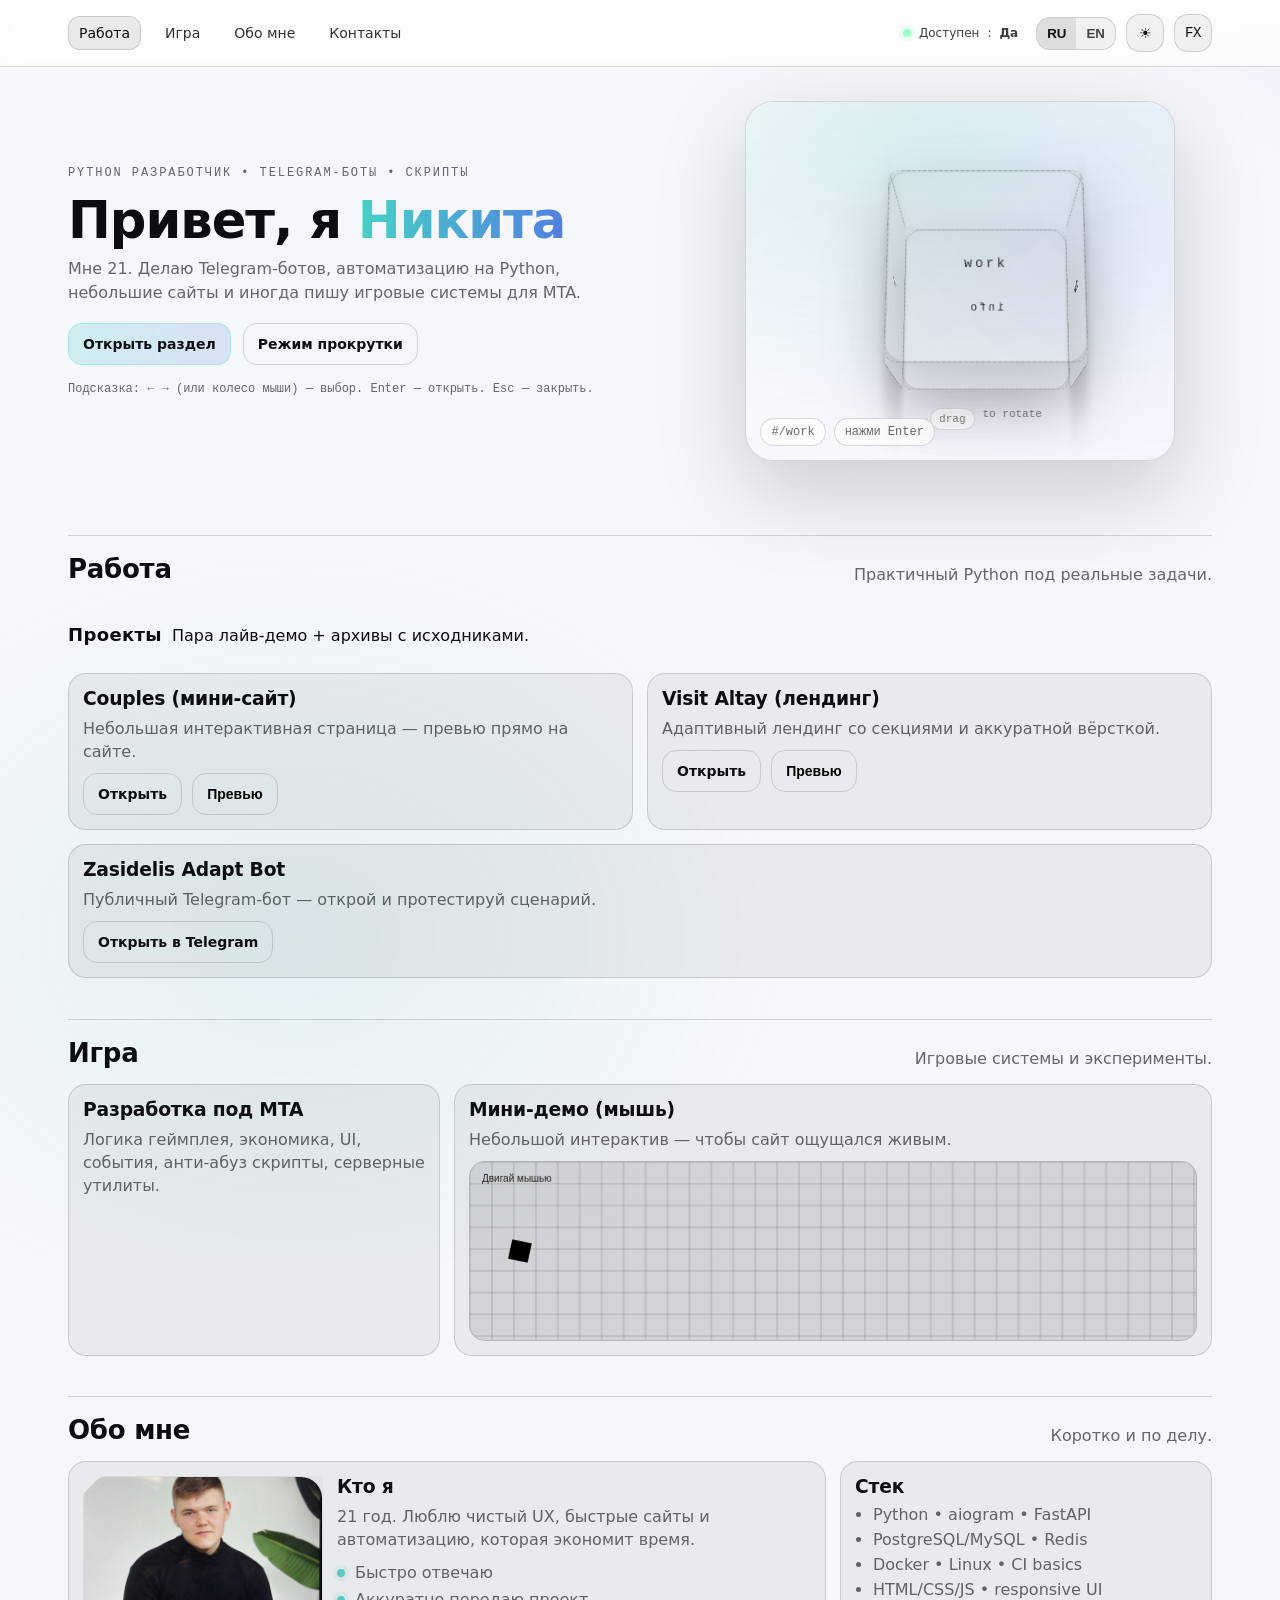
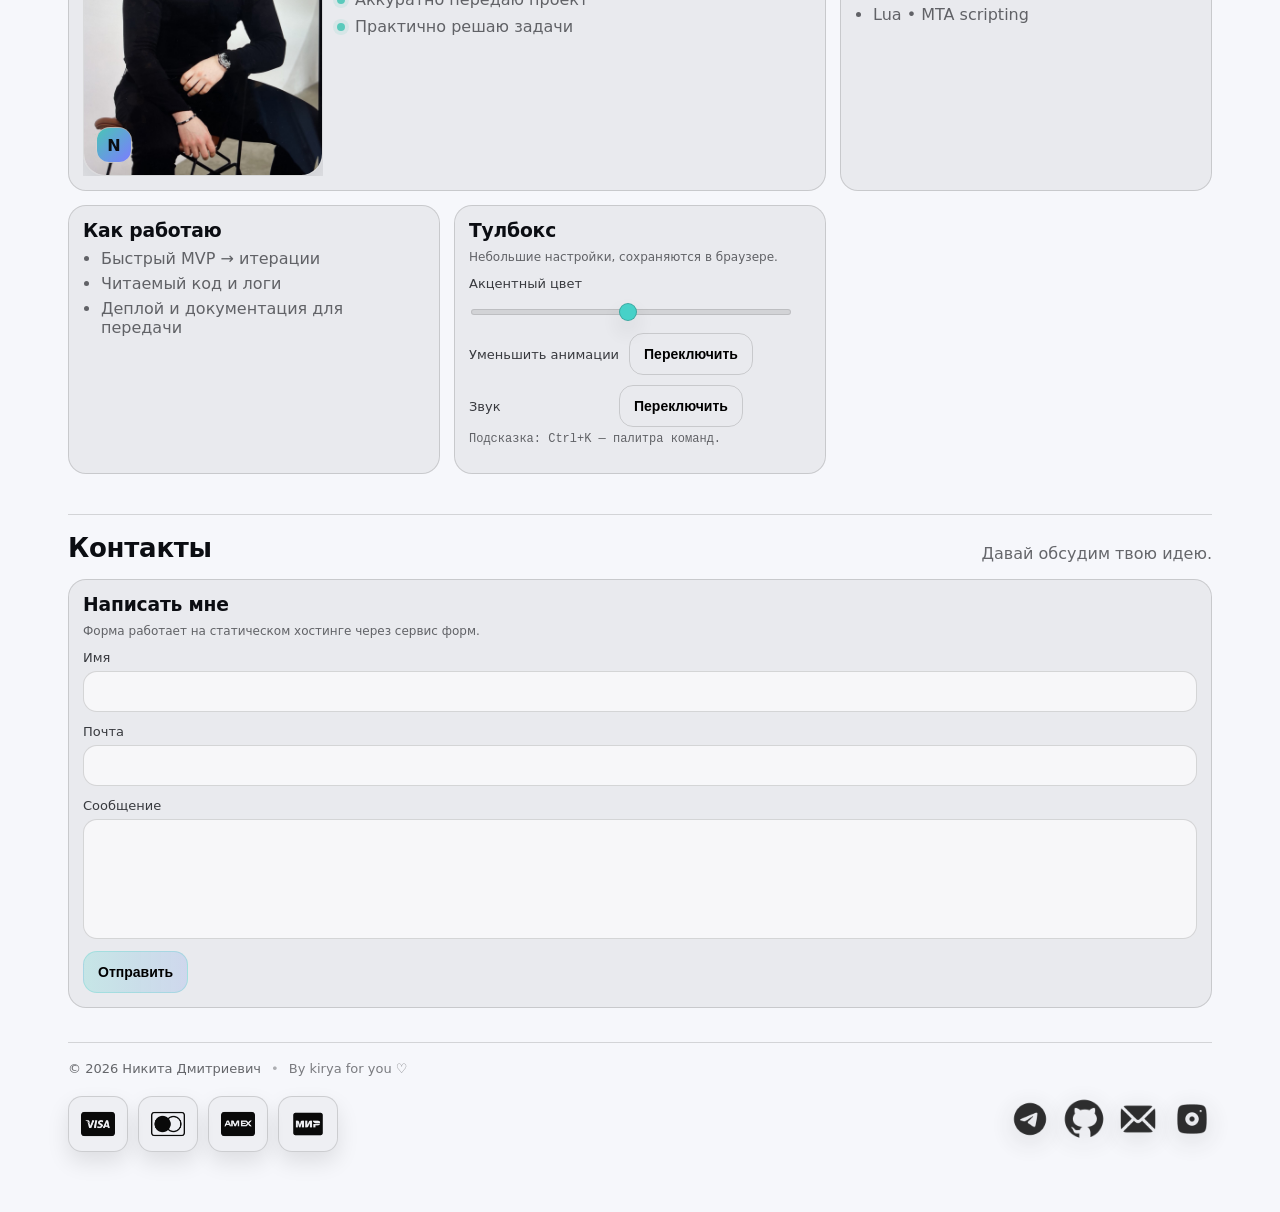
==== index.html @ d204eae0 "Add files via upload" ====
<!doctype html>
<html lang="ru">
<head>
  <meta charset="utf-8" />
  <meta name="viewport" content="width=device-width, initial-scale=1" />
  <meta name="color-scheme" content="dark light" />
  <meta name="description" content="Никита — Python-разработчик (Telegram-боты, скрипты), MTA game dev и сайты." />
  <link rel="icon" href="assets/favicon.png" type="image/svg+xml">
  <link rel="stylesheet" href="css/style.css" />
</head>
<body data-theme="dark" data-lang="ru">
  <a class="skip" href="#main" data-i18n="a11y.skip">Skip to content</a>

  <header class="topbar">
    <div class="topbar__inner">
      <!-- brand removed by request -->

      <nav class="nav" aria-label="Primary">
        <a class="nav__link" href="#/work" data-route="work" data-i18n="nav.work">Work</a>
        <a class="nav__link" href="#/play" data-route="play" data-i18n="nav.play">Play</a>
        <a class="nav__link" href="#/info" data-route="info" data-i18n="nav.info">Info</a>
        <a class="nav__link" href="#/connect" data-route="connect" data-i18n="nav.connect">Connect</a>
        <span class="nav__status" title="Availability" aria-label="Availability">
          <span class="dot"></span>
          <span data-i18n="nav.available">Available</span>: <strong data-i18n="nav.yep">Yep</strong>
        </span>
      </nav>

      <div class="controls" aria-label="Controls">
        <button class="iconbtn iconbtn--burger" id="menuBtn" aria-label="Menu" aria-expanded="false" title="Menu">
          <span class="iconbtn__icon">☰</span>
        </button>
        <div class="seg" role="group" aria-label="Language">
          <button class="seg__btn" data-set-lang="ru" aria-pressed="false">RU</button>
          <button class="seg__btn" data-set-lang="en" aria-pressed="false">EN</button>
        </div>
        <button class="iconbtn" id="themeBtn" aria-label="Toggle theme" title="Theme">
          <span class="iconbtn__icon">☾</span>
        </button>
        <button class="iconbtn" id="fxBtn" aria-label="Toggle effects" title="Effects">
          <span class="iconbtn__icon">FX</span>
        </button>
      </div>
    </div>

    <!-- Mobile drawer menu (shown on small screens) -->
    <div class="mnav" id="mobileMenu" aria-hidden="true">
      <a class="mnav__link" href="#/work" data-route="work" data-i18n="nav.work">Work</a>
      <a class="mnav__link" href="#/play" data-route="play" data-i18n="nav.play">Play</a>
      <a class="mnav__link" href="#/info" data-route="info" data-i18n="nav.info">Info</a>
      <a class="mnav__link" href="#/connect" data-route="connect" data-i18n="nav.connect">Connect</a>
      <div class="mnav__status">
        <span class="dot"></span>
        <span data-i18n="nav.available">Available</span>: <strong data-i18n="nav.yep">Yep</strong>
      </div>
    </div>
  </header>

  <main id="main" class="page">
    <section class="hero">
      <div class="hero__grid">
        <div class="hero__copy">
          <div class="kicker" data-i18n="hero.kicker">PYTHON DEVELOPER • TELEGRAM BOTS • SCRIPTS</div>
          <h1 class="hero__title">
            <span data-i18n="hero.hi">Hi, I'm</span> <span class="accent" data-i18n="hero.name">Nikita</span>
          </h1>
          <p class="hero__subtitle" data-i18n="hero.sub">
            I'm 21. I build Telegram bots, automate stuff with Python, make small websites, and sometimes ship game systems for MTA.
          </p>

          <div class="hero__cta">
            <a class="btn btn--primary" href="#/work" data-route="work" data-i18n="hero.btnOpen">Open section</a>
            <a class="btn btn--ghost" href="#content" data-i18n="hero.btnScroll">Scroll mode</a>
          </div>

          <div class="hintrow">
            <span class="hint" data-i18n="hero.hint">
              Tip: use ← → (or scroll) to select. Press Enter to open. Esc to close.
            </span>
          </div>
        </div>

        <div class="hero__scene" aria-label="Interactive navigation">
          <div class="scene" id="scene">
            <div class="scene__bg" aria-hidden="true"></div>

            <!-- 3D cube navigation (no extra buttons/cards) -->
            <div class="cubenav" id="cubenav" aria-label="Cube navigation">
              <div class="cube" id="cube" role="listbox" aria-label="Sections">
                <div class="cube__wire" aria-hidden="true">
                  <span class="cube__wireface wf-front"></span>
                  <span class="cube__wireface wf-back"></span>
                  <span class="cube__wireface wf-right"></span>
                  <span class="cube__wireface wf-left"></span>
                  <span class="cube__wireface wf-top"></span>
                  <span class="cube__wireface wf-bottom"></span>
                </div>
                <button class="cubeface cf-front" role="option" data-section="work" aria-selected="true">
                  <span class="cubeface__label">work</span>
                </button>
                <button class="cubeface cf-right" role="option" data-section="play" aria-selected="false">
                  <span class="cubeface__label">play</span>
                </button>
                <button class="cubeface cf-back" role="option" data-section="info" aria-selected="false">
                  <span class="cubeface__label">info</span>
                </button>
                <button class="cubeface cf-left" role="option" data-section="connect" aria-selected="false">
                  <span class="cubeface__label">connect</span>
                </button>
              </div>
              <div class="cubehint" aria-hidden="true">
                <span class="cubehint__k">drag</span><span class="cubehint__d">to rotate</span>
              </div>
            </div>

            <div class="scene__hud" aria-hidden="true">
              <span class="hud__item" id="hudRoute">#/work</span>
              <span class="hud__item" data-i18n="hud.pressEnter">press Enter</span>
            </div>
          </div>
        </div>
      </div>
    </section>

    <!-- Content-first (better UX): readable sections for scroll & SEO -->
    <section id="content" class="content">
      <section class="block" id="work" data-section-block="work">
        <div class="block__head">
          <h2 class="block__title" data-i18n="sections.work.title">Work</h2>
          <p class="block__lead" data-i18n="sections.work.lead">Practical Python for business needs.</p>
        </div>

        <div class="block__subhead">
          <h3 class="block__subtitle" data-i18n="sections.work.projects.title">Projects</h3>
          <p class="block__note" data-i18n="sections.work.projects.lead">A few live demos + source archives.</p>
        </div>

        <div class="grid grid--2">
          <article class="tile">
            <h3 data-i18n="projects.couples.title">Couples (mini-site)</h3>
            <p data-i18n="projects.couples.desc">A neat interactive page — preview it right here.</p>
            <div class="btnrow">
              <a class="btn btn--ghost" href="https://kiryanikk.github.io/Couples/" target="_blank" rel="noopener" data-i18n="projects.open">Open live</a>
              <button class="btn btn--ghost" type="button" data-preview-url="https://kiryanikk.github.io/Couples/" data-title="Couples" data-i18n="projects.preview">Preview</button>
            </div>
          </article>

          <article class="tile">
            <h3 data-i18n="projects.altay.title">Visit Altay (landing)</h3>
            <p data-i18n="projects.altay.desc">Responsive landing page with sections and clean layout.</p>
            <div class="btnrow">
              <a class="btn btn--ghost" href="https://kiryanikk.github.io/Visit-About-Altay/russian.html" target="_blank" rel="noopener" data-i18n="projects.open">Open live</a>
              <button class="btn btn--ghost" type="button" data-preview-url="https://kiryanikk.github.io/Visit-About-Altay/russian.html" data-title="Visit Altay" data-i18n="projects.preview">Preview</button>
            </div>
          </article>

          <article class="tile tile--full">
            <h3 data-i18n="projects.tgbot.title">Zasidelis Adapt Bot</h3>
            <p data-i18n="projects.tgbot.desc">Public Telegram bot — open it and test the flow.</p>
            <div class="btnrow">
              <a class="btn btn--ghost" href="https://t.me/ZasidelisAdapt_bot" target="_blank" rel="noopener" data-i18n="projects.openBot">Open in Telegram</a>
            </div>
          </article>
        </div>
      </section>

      
      <section class="block" id="play" data-section-block="play">
        <div class="block__head">
          <h2 class="block__title" data-i18n="sections.play.title">Play</h2>
          <p class="block__lead" data-i18n="sections.play.lead">Game systems & experiments.</p>
        </div>

        <div class="grid">
          <article class="tile">
            <h3 data-i18n="sections.play.mta.title">MTA development</h3>
            <p data-i18n="sections.play.mta.desc">
              Gameplay logic, economy, UI, events, anti-abuse scripts, serverside utilities.
            </p>
          </article>

          <article class="tile tile--wide">
            <h3 data-i18n="sections.play.demo.title">Mini demo (mouse)</h3>
            <p data-i18n="sections.play.demo.desc">
              A tiny interactive widget — just to make the page feel alive.
            </p>

            <canvas class="miniCanvas" data-mini width="520" height="180" aria-label="Mini demo canvas"></canvas>
          </article>
        </div>
      </section>

      <section class="block" id="info" data-section-block="info">
        <div class="block__head">
          <h2 class="block__title" data-i18n="sections.info.title">Info</h2>
          <p class="block__lead" data-i18n="sections.info.lead">Short and straight to the point.</p>
        </div>

        <div class="grid">
          <article class="tile tile--wide abouttile">
            <div class="abouttile__media" aria-hidden="true">
              <div class="photoframe" role="presentation">
                <img class="photoframe__img" src="assets/nikita.jpg" alt="" />
                <div class="photoframe__shine"></div>
                <div class="photoframe__badge"><span class="brand__mark">N</span></div>
              </div>
            </div>
            <div class="abouttile__text">
              <h3 data-i18n="sections.info.about.title">About me</h3>
              <p data-i18n="sections.info.about.desc">21 y.o. Developer. I like clean UX, fast sites, and automation that saves time.</p>
              <ul class="minilist">
                <li><span class="dot"></span><span data-i18n="abouttile.b1">Fast communication</span></li>
                <li><span class="dot"></span><span data-i18n="abouttile.b2">Clean handoff</span></li>
                <li><span class="dot"></span><span data-i18n="abouttile.b3">Practical solutions</span></li>
              </ul>
            </div>
          </article>
          <article class="tile">
            <h3 data-i18n="sections.info.stack.title">Stack</h3>
            <ul class="list">
              <li>Python • aiogram • FastAPI</li>
              <li>PostgreSQL/MySQL • Redis</li>
              <li>Docker • Linux • CI basics</li>
              <li>HTML/CSS/JS • responsive UI</li>
              <li>Lua • MTA scripting</li>
            </ul>
          </article>
          <article class="tile">
            <h3 data-i18n="sections.info.values.title">How I work</h3>
            <ul class="list">
              <li data-i18n="sections.info.values.v1">Quick MVP → iterations</li>
              <li data-i18n="sections.info.values.v2">Readable code & logs</li>
              <li data-i18n="sections.info.values.v3">Deployment & handoff docs</li>
            </ul>
          </article>

          <article class="tile">
            <h3 data-i18n="sections.info.toolbox.title">Toolbox</h3>
            <p class="note" data-i18n="sections.info.toolbox.desc">Small interactive settings saved in your browser.</p>
            <div class="toolrow">
              <label class="toollabel" for="accentRange" data-i18n="toolbox.accent">Accent color</label>
              <input id="accentRange" data-accent-range class="range" type="range" min="0" max="360" value="206" />
            </div>
            <div class="toolrow">
              <label class="toollabel" for="motionToggle" data-i18n="toolbox.motion">Reduced motion</label>
              <button class="btn btn--ghost" id="motionToggle" data-motion-toggle type="button" data-i18n="toolbox.motionBtn">Toggle</button>
            </div>
            <div class="toolrow">
              <label class="toollabel" for="soundToggle" data-i18n="toolbox.sound">Sound</label>
              <button class="btn btn--ghost" id="soundToggle" data-sound-toggle type="button" data-i18n="toolbox.soundBtn">Toggle</button>
            </div>
            <p class="hint" data-i18n="toolbox.hint">Tip: press Ctrl+K to open the command palette.</p>
          </article>
        </div>
      </section>

      <section class="block" id="connect" data-section-block="connect">
        <div class="block__head">
          <h2 class="block__title" data-i18n="sections.connect.title">Connect</h2>
          <p class="block__lead" data-i18n="sections.connect.lead">Let’s talk about your idea.</p>
        </div>

        <div class="grid">
          <article class="tile tile--wide tile--full">
            <h3 data-i18n="sections.connect.form.title">Message me</h3>
            <p class="note" data-i18n="sections.connect.form.desc">This form works on static hosting via a form provider.</p>
            <form class="form" id="contactForm" method="POST" action="https://formspree.io/f/mlgwaklv">
              <div class="form__row">
                <label class="form__label" for="cfName" data-i18n="form.name">Name</label>
                <input class="form__input" id="cfName" name="name" autocomplete="name" required />
              </div>
              <div class="form__row">
                <label class="form__label" for="cfEmail" data-i18n="form.email">Email</label>
                <input class="form__input" id="cfEmail" name="email" type="email" autocomplete="email" required />
              </div>
              <div class="form__row">
                <label class="form__label" for="cfMsg" data-i18n="form.msg">Message</label>
                <textarea class="form__input form__input--area" id="cfMsg" name="message" rows="5" required></textarea>
              </div>
              <div class="form__actions">
                <button class="btn btn--primary" type="submit" data-i18n="form.send">Send</button>
                <span class="form__status" id="formStatus" aria-live="polite"></span>
              </div>
            </form>
          </article>
        </div>
      </section>
      <footer class="footer">
        <div class="footer__left">
          <div class="footer__meta">
            <span>© <span id="year"></span data-i18n="footer.name"> Никита Дмитриевич</span>
            <span class="sep">•</span>
            <span class="muted" data-i18n="footer.made">By kirya for you ♡</span>
          </div>

          <div class="footer__payrow" aria-label="Payment methods">
            <div class="footer__payicons" aria-label="Payment icons">
              <span class="paybadge"><img src="assets/icons/pay/visa.png" alt="Visa" loading="lazy"></span>
              <span class="paybadge"><img src="assets/icons/pay/mastercard.png" alt="Mastercard" loading="lazy"></span>
              <span class="paybadge"><img src="assets/icons/pay/amex.png" alt="American Express" loading="lazy"></span>
              <span class="paybadge"><img src="assets/icons/pay/mir.png" alt="MIR" loading="lazy"></span>
            </div>
          </div>
        </div>

        <div class="footer__right">
          <div class="footer__social" aria-label="Social links">
            <a class="footer__icon" href="https://t.me/kiryanikkk" target="_blank" rel="noopener" aria-label="Telegram"><img src="assets/icons/telegram.png" alt=""></a>
            <a class="footer__icon" href="https://github.com/kiryanikk" target="_blank" rel="noopener" aria-label="GitHub"><img src="assets/icons/github.png" alt=""></a>
            <a class="footer__icon" href="mailto:kirillov.nik1t@yandex.com" aria-label="Email"><img src="assets/icons/email.png" alt=""></a>
            <a class="footer__icon" href="https://instagram.com/" target="_blank" rel="noopener" aria-label="Instagram"><img src="assets/icons/instagram.png" alt=""></a>
          </div>
        </div>
      </footer>
    </section>
  </main>

  <!-- Игровое наложение -->
  <div class="overlay" id="overlay" aria-hidden="true">
    <div class="overlay__chrome">
      <button class="iconbtn iconbtn--ghost" id="ovBack" title="Back" aria-label="Back">←</button>
      <div class="crumbs" aria-label="Breadcrumbs">
        <button class="crumb" data-ov-go="work">work</button>
        <button class="crumb" data-ov-go="play">play</button>
        <button class="crumb" data-ov-go="info">info</button>
        <button class="crumb" data-ov-go="connect">connect</button>
      </div>
      <div class="overlay__actions">
        <button class="iconbtn iconbtn--ghost" id="ovPrev" title="Previous" aria-label="Previous">‹</button>
        <button class="iconbtn iconbtn--ghost" id="ovNext" title="Next" aria-label="Next">›</button>
        <button class="iconbtn iconbtn--ghost" id="ovClose" title="Close" aria-label="Close">×</button>
      </div>
    </div>
    <div class="overlay__panel" role="dialog" aria-modal="true" aria-label="Section">
      <div class="overlay__title" id="ovTitle"></div>
      <div class="overlay__body" id="ovBody"></div>
    </div>
    <div class="glitch" aria-hidden="true"></div>
  </div>
  <script src="js/app.js" defer></script>

  <!-- Промостр проекта и пункт просмотра команд (не ебу зачем, но пусть будет) -->
  <div class="modal" id="palette" aria-hidden="true">
    <div class="modal__card" role="dialog" aria-modal="true" aria-label="Command palette">
      <div class="modal__head">
        <div class="modal__title" data-i18n="palette.title">Command palette</div>
        <button class="iconbtn iconbtn--ghost" id="paletteClose" aria-label="Close">×</button>
      </div>
      <input class="modal__search" id="paletteSearch" placeholder="Type to search…" />
      <div class="modal__list" id="paletteList"></div>
      <div class="modal__foot" data-i18n="palette.hint">Enter — run • Esc — close</div>
    </div>
  </div>

  <div class="modal" id="preview" aria-hidden="true">
    <div class="modal__card modal__card--wide" role="dialog" aria-modal="true" aria-label="Preview">
      <div class="modal__head">
        <div class="modal__title" id="previewTitle">Preview</div>
        <button class="iconbtn iconbtn--ghost" id="previewClose" aria-label="Close">×</button>
      </div>
      <iframe class="modal__frame" id="previewFrame" title="Project preview" loading="lazy"></iframe>
      <div class="modal__foot">
        <a class="link" id="previewOpen" href="#" target="_blank" rel="noopener" data-i18n="projects.open">Open live</a>
      </div>
    </div>
  </div>
</body>
</html>
---- css/style.css ----
:root{
  --bg: #0b0d12;
  --bg2: #0f1320;
  --text: #e8eef7;
  --muted: rgba(232,238,247,.68);
  --card: rgba(255,255,255,.06);
  --card2: rgba(255,255,255,.09);
  --border: rgba(255,255,255,.12);
  --shadow: rgba(0,0,0,.55);
  --accent-h: 176;
  --accent2-h: 221;
  --accent: hsl(var(--accent-h) 60% 55%); /* inspired by MY/STATIC/SELF palette */
  --accent2: hsl(var(--accent2-h) 70% 60%);
  --good: #7CFFB2;
  --radius: 18px;
  --radius2: 28px;
  --max: 1180px;
  --ease: cubic-bezier(.2,.8,.2,1);
  --mono: ui-monospace, SFMono-Regular, Menlo, Monaco, Consolas, "Liberation Mono", "Courier New", monospace;
  --sans: ui-sans-serif, system-ui, -apple-system, Segoe UI, Roboto, Helvetica, Arial, "Apple Color Emoji", "Segoe UI Emoji";
}

body[data-theme="light"]{
  --bg: #f6f7fb;
  --bg2: #ffffff;
  --text: #0b0d12;
  --muted: rgba(11,13,18,.62);
  --card: rgba(0,0,0,.05);
  --card2: rgba(0,0,0,.08);
  --border: rgba(0,0,0,.14);
  --shadow: rgba(0,0,0,.18);
}

*{ box-sizing:border-box; }
html,body{ height:100%; }
html{ scroll-behavior: smooth; }
body{
  margin:0;
  font-family: var(--sans);
  background: var(--bg);
  color: var(--text);
  overflow-x:hidden;
}

/* Animated ambient background (subtle). Disabled for reduced-motion. */
body::before{
  content:"";
  position:fixed;
  inset:-40vh -40vw;
  z-index:-1;
  background:
    radial-gradient(1200px 600px at 20% 0%, rgba(73,197,182,.18), transparent 55%),
    radial-gradient(900px 700px at 90% 10%, rgba(124,124,255,.14), transparent 60%),
    radial-gradient(900px 700px at 35% 80%, rgba(73,197,182,.10), transparent 55%);
  filter: saturate(1.02);
  transform: translate3d(0,0,0);
  animation: ambientDrift 14s var(--ease) infinite alternate;
}

/* FX switch: when FX is off, reduce "alive" visuals */
body.fx-off::before{
  animation: none;
  opacity: .55;
  filter: saturate(.92);
}

/* Grain / noise layer (only when FX is ON) */
body:not(.fx-off)::after{
  content:"";
  position:fixed;
  inset:0;
  z-index:-1;
  pointer-events:none;
  opacity:.075;
  background-image:
    repeating-linear-gradient(0deg, rgba(255,255,255,.06) 0 1px, transparent 1px 3px),
    repeating-linear-gradient(90deg, rgba(255,255,255,.04) 0 1px, transparent 1px 4px);
  mix-blend-mode: overlay;
}

body.fx-off .scene.glitching::before,
body.fx-off .scene.glitching::after{ opacity:0; }
body.fx-off .glitch{ display:none; }
body.fx-off .btn--primary{ box-shadow:none; }
@keyframes ambientDrift{
  0%{ transform: translate3d(-2%, -1%, 0) scale(1.02); }
  100%{ transform: translate3d(2%, 1.5%, 0) scale(1.06); }
}

body, .topbar, .scene, .overlay__panel{
  transition: background-color .35s var(--ease), color .35s var(--ease), border-color .35s var(--ease);
}

body.no-scroll{ overflow:hidden; padding-right: var(--sbw, 0px); }

a{ color:inherit; text-decoration:none; }
a:hover{ text-decoration:underline; }

/* Better keyboard focus */
:where(a, button, [role="button"], input, textarea, select):focus-visible{
  outline: 2px solid rgba(73,197,182,.55);
  outline-offset: 3px;
}

.skip{
  position:absolute; left:-999px; top:-999px;
  background: var(--bg2); color: var(--text);
  padding:10px 14px; border-radius: 12px; border:1px solid var(--border);
}
.skip:focus{ left:16px; top:16px; z-index:9999; }

.topbar{
  position:sticky; top:0; z-index:50;
  backdrop-filter: blur(10px);
  background: linear-gradient(to bottom, rgba(0,0,0,.35), rgba(0,0,0,.12));
  border-bottom: 1px solid var(--border);
}
body[data-theme="light"] .topbar{
  background: linear-gradient(to bottom, rgba(255,255,255,.85), rgba(255,255,255,.65));
}

.topbar__inner{
  max-width: var(--max);
  margin:0 auto;
  padding: 14px 18px;
  display:flex; align-items:center; gap:18px;
}

.brand{
  display:flex; align-items:center; gap:10px;
  min-width: 170px;
}
.brand__mark{
  width:34px; height:34px;
  border-radius: 12px;
  display:grid; place-items:center;
  background: linear-gradient(135deg, rgba(73,197,182,1), rgba(124,124,255,1));
  color:#0b0d12;
  font-weight:900;
}
.brand__text{
  font-weight:800;
  letter-spacing:.2px;
}

.nav{
  display:flex; align-items:center; gap:14px;
  flex:1;
  overflow:auto;
  padding: 2px 0;
}
.nav__link{
  font-size:14px;
  opacity:.85;
  padding: 8px 10px;
  border-radius: 12px;
}
.nav__link:hover{
  background: var(--card);
  opacity:1;
  text-decoration:none;
}
.nav__link.is-active{
  background: var(--card2);
  border:1px solid var(--border);
  opacity:1;
}
.nav__status{
  margin-left:auto;
  font-size:12px;
  opacity:.8;
  display:flex; align-items:center; gap:8px;
  white-space:nowrap;
}
.dot{
  width:8px; height:8px; border-radius: 99px;
  background: var(--good);
  box-shadow: 0 0 0 4px rgba(124,255,178,.14);
}

.controls{ display:flex; align-items:center; gap:10px; }
.seg{
  display:flex;
  border:1px solid var(--border);
  background: var(--card);
  border-radius: 14px;
  overflow:hidden;
}
.seg__btn{
  appearance:none; border:0;
  padding:8px 10px;
  background: transparent;
  color: var(--text);
  opacity:.75;
  font-weight:700;
  cursor:pointer;
}
.seg__btn[aria-pressed="true"]{
  opacity:1;
  background: var(--card2);
}
.iconbtn{
  appearance:none; border:1px solid var(--border);
  background: var(--card);
  color: var(--text);
  border-radius: 14px;
  width:38px; height:38px;
  display:grid; place-items:center;
  cursor:pointer;
}
.iconbtn--burger{ display:none; }
.iconbtn:hover{ background: var(--card2); }
.iconbtn--ghost{
  background: transparent;
}
.iconbtn__icon{
  font-family: var(--mono);
  font-size: 14px;
  letter-spacing: -.4px;
}

/* Mobile drawer menu (hamburger) */
.mnav{
  display:none;
  max-width: var(--max);
  margin: 0 auto;
  padding: 0 18px 12px;
}
.mnav__link{
  display:flex;
  align-items:center;
  justify-content:space-between;
  width:100%;
  padding: 10px 12px;
  border-radius: 12px;
  border: 1px solid transparent;
  background: transparent;
  text-decoration:none;
  color: inherit;
  opacity: .88;
}
.mnav__link + .mnav__link{ margin-top: 10px; }
.mnav__link:hover{ opacity:1; background: var(--card); }
.mnav__link.is-active{ background: var(--card2); border-color: var(--border); opacity:1; }
.mnav__status{
  display:flex;
  align-items:center;
  gap: 10px;
  margin-top: 10px;
  padding: 10px 14px;
  border-radius: 16px;
  border: 1px solid var(--border);
  background: color-mix(in srgb, var(--bg2) 72%, transparent);
}
.mnav.is-open{
  display:block;
  animation: mnavIn .22s var(--ease) 1;
}
@keyframes mnavIn{ from{ opacity:0; transform: translateY(-6px);} to{ opacity:1; transform: translateY(0);} }

.page{ width:100%; }
.hero{
  max-width: var(--max);
  margin:0 auto;
  padding: 34px 18px 10px;
}
.hero__grid{
  display:grid;
  grid-template-columns: 1.1fr .9fr;
  gap: 26px;
  align-items: center;
}
.kicker{
  font-family: var(--mono);
  font-size: 12px;
  letter-spacing: .16em;
  text-transform: uppercase;
  color: var(--muted);
}
.hero__title{
  margin: 14px 0 10px;
  font-size: clamp(34px, 4vw, 56px);
  line-height: 1.02;
  letter-spacing: -.02em;
}
.accent{
  background: linear-gradient(90deg, var(--accent), var(--accent2));
  -webkit-background-clip:text;
  background-clip:text;
  color: transparent;
}
.hero__subtitle{
  margin:0;
  font-size: 16px;
  line-height: 1.5;
  color: var(--muted);
  max-width: 54ch;
}
.hero__cta{
  display:flex; gap:12px; flex-wrap:wrap;
  margin-top: 18px;
}
.btn{
  display:inline-flex; align-items:center; justify-content:center;
  padding: 12px 14px;
  border-radius: 14px;
  border:1px solid var(--border);
  background: var(--card);
  font-weight: 800;
  font-size: 14px;
  cursor:pointer;
  text-decoration:none;
}
.btn:hover{ background: var(--card2); text-decoration:none; }
.btn--primary{
  background: linear-gradient(90deg,
    hsl(var(--accent-h) 60% 55% / .22),
    hsl(var(--accent2-h) 70% 60% / .18)
  );
  border-color: hsl(var(--accent-h) 60% 55% / .28);
}
.btn--ghost{
  background: transparent;
}
.hintrow{ margin-top: 12px; }
.hint{
  display:inline-block;
  font-size: 12px;
  color: var(--muted);
  font-family: var(--mono);
}

.hero__scene{
  display:flex;
  justify-content:center;
}
.scene{
  position: relative;
  width: 430px;
  height: 360px;
  border-radius: var(--radius2);
  border: 1px solid var(--border);
  background: linear-gradient(180deg, rgba(255,255,255,.06), rgba(255,255,255,.02));
  overflow:hidden;
  box-shadow: 0 30px 90px var(--shadow);
}

.scene__bg{
  position:absolute; inset:0;
  background:
    radial-gradient(900px 520px at 40% 10%, rgba(73,197,182,.18), transparent 55%),
    radial-gradient(700px 520px at 80% 35%, rgba(124,124,255,.14), transparent 60%),
    linear-gradient(180deg, rgba(0,0,0,.55), rgba(0,0,0,.25));
  opacity:.55;
  pointer-events:none;
}
body[data-theme="light"] .scene__bg{
  background:
    radial-gradient(900px 520px at 40% 10%, rgba(73,197,182,.22), transparent 55%),
    radial-gradient(700px 520px at 80% 35%, rgba(124,124,255,.14), transparent 60%),
    linear-gradient(180deg, rgba(255,255,255,.8), rgba(255,255,255,.25));
  opacity:.75;
}

/*
  Wireframe cube (dashed outline)
  IMPORTANT: it must be a *child of .cube* so it always shares the exact same
  3D transform stack. This fixes the “dashed cube lags behind / breaks when flipping” bug.
*/
.cube__wire{
  position:absolute;
  inset:0;
  transform-style: preserve-3d;
  pointer-events:none;
}
.cube__wireface{
  position:absolute;
  inset:0;
  border: 1px dashed rgba(255,255,255,.28);
  border-radius: 12px;
  opacity:.75;
  background: transparent;
}
body[data-theme="light"] .cube__wireface{
  border-color: rgba(0,0,0,.22);
  opacity:.55;
}
/* Match the nav cube depth (size 180 => depth 90) */
.wf-front{ transform: translateZ(90px); }
.wf-back{ transform: rotateY(180deg) translateZ(90px); }
.wf-right{ transform: rotateY(90deg) translateZ(90px); }
.wf-left{ transform: rotateY(-90deg) translateZ(90px); }
.wf-top{ transform: rotateX(90deg) translateZ(90px); }
.wf-bottom{ transform: rotateX(-90deg) translateZ(90px); }

/* Legacy selector kept so old markup doesn't explode if cached somewhere */
.wirecube{ display:none !important; }

/* 3D cube navigation (4 faces) */
.cubenav{
  position:absolute;
  left: 56%;
  top: 52%;
  transform: translate(-50%,-50%);
  width: 260px;
  height: 260px;
  z-index: 3;
  display:grid;
  place-items:center;
  transform-style: preserve-3d;
  perspective: 900px;
}

.cube{
  width: 180px;
  height: 180px;
  position:relative;
  transform-style: preserve-3d;
  /* rotation is controlled by JS via CSS variables */
  transform: rotateX(var(--cube-rx, 14deg)) rotateY(var(--cube-ry, 0deg));
  transition: transform 520ms var(--ease);
  cursor: grab;
}
.cube.is-dragging{ transition: none; cursor: grabbing; }

.cubeface{
  position:absolute;
  inset:0;
  border-radius: 18px;
  border: 1px solid rgba(255,255,255,.14);
  background: linear-gradient(135deg, rgba(255,255,255,.08), rgba(255,255,255,.03));
  box-shadow: inset 0 0 0 1px rgba(255,255,255,.05), 0 22px 60px rgba(0,0,0,.35);
  color: var(--text);
  display:grid;
  place-items:center;
  text-transform: lowercase;
  letter-spacing: .22em;
  font-family: var(--mono);
  font-size: 12px;
  padding: 0;
  cursor: inherit;
  user-select:none;
  -webkit-tap-highlight-color: transparent;
  transition: border-color 240ms var(--ease), background 240ms var(--ease), transform 240ms var(--ease), filter 240ms var(--ease);
}
body[data-theme="light"] .cubeface{
  border-color: rgba(0,0,0,.12);
  background: linear-gradient(135deg, rgba(0,0,0,.04), rgba(0,0,0,.015));
  box-shadow: inset 0 0 0 1px rgba(0,0,0,.04), 0 22px 60px rgba(0,0,0,.18);
}

.cubeface__label{ opacity: .86; }

.cf-front{ transform: translateZ(90px); }
.cf-back{ transform: rotateY(180deg) translateZ(90px); }
.cf-right{ transform: rotateY(90deg) translateZ(90px); }
.cf-left{ transform: rotateY(-90deg) translateZ(90px); }

.cubeface:hover,
.cubeface:focus-visible{
  border-color: rgba(73,197,182,.42);
  background: linear-gradient(135deg, rgba(73,197,182,.16), rgba(124,124,255,.12));
  filter: saturate(1.05);
}

.cubeface[aria-selected="true"]{
  border-color: rgba(73,197,182,.55);
  background: linear-gradient(135deg, rgba(73,197,182,.22), rgba(124,124,255,.14));
}

.cubehint{
  position:absolute;
  bottom: -12px;
  left: 50%;
  transform: translateX(-50%);
  display:flex;
  gap: 8px;
  font-family: var(--mono);
  font-size: 11px;
  color: var(--muted);
  opacity: .85;
  pointer-events:none;
}
.cubehint__k{ border: 1px solid var(--border); background: rgba(0,0,0,.10); padding: 4px 8px; border-radius: 999px; }
body[data-theme="light"] .cubehint__k{ background: rgba(255,255,255,.65); }


.stack{
  position:absolute;
  left: 56%;
  top: 52%;
  transform: translate(-50%,-50%);
  display:flex;
  flex-direction: column;
  gap: 10px;
  width: 240px;
  transform-style: preserve-3d;
  z-index: 3;
}
.card{
  appearance:none;
  border:1px solid var(--border);
  background: rgba(255,255,255,.06);
  color: var(--text);
  border-radius: 16px;
  padding: 12px 12px;
  display:grid;
  grid-template-columns: 36px 1fr;
  grid-template-rows: auto auto;
  gap: 2px 10px;
  text-align:left;
  cursor:pointer;
  transition: transform 220ms var(--ease), background 220ms var(--ease), border-color 220ms var(--ease), opacity 220ms var(--ease);
  box-shadow: 0 18px 60px rgba(0,0,0,.25);
}
.card__tag{
  grid-row: 1 / span 2;
  font-family: var(--mono);
  font-size: 12px;
  color: var(--muted);
  display:flex;
  align-items:flex-start;
  padding-top: 2px;
}
.card__title{
  font-weight: 900;
  letter-spacing:.2px;
}
.card__desc{
  font-size: 12px;
  color: var(--muted);
}
.card[aria-selected="false"]{
  opacity: .75;
}
.card:hover{
  background: rgba(255,255,255,.09);
  transform: translateY(-2px);
}
.card.is-active{
  border-color: rgba(73,197,182,.35);
  background: linear-gradient(90deg, rgba(73,197,182,.16), rgba(124,124,255,.10));
  transform: translateY(-4px) translateX(-6px);
  opacity:1;
}

.portrait{
  position:absolute;
  right: -18px;
  bottom: -22px;
  width: 260px;
  height: 300px;
  /* More practical: framed card with a small cut corner */
  border-radius: 28px;
  clip-path: polygon(16px 0, 100% 0, 100% 100%, 0 100%, 0 16px);
  overflow:hidden;
  filter: drop-shadow(0 22px 70px rgba(0,0,0,.55));
  pointer-events:none;
  opacity:.95;
  z-index:2;
  border: 1px solid rgba(255,255,255,.12);
  background: rgba(0,0,0,.12);
}
.portrait::after{
  content:"";
  position:absolute;
  inset:0;
  border-radius: 28px;
  pointer-events:none;
  box-shadow: inset 0 0 0 1px rgba(255,255,255,.06);
  background: linear-gradient(135deg, rgba(73,197,182,.10), rgba(124,124,255,.08));
  mix-blend-mode: overlay;
  opacity: .8;
}
.portrait__bg{
  position:absolute; inset:-20px;
  width: calc(100% + 40px);
  height: calc(100% + 40px);
  object-fit: cover;
  filter: blur(12px) saturate(1.08);
  opacity: .48;
  transform: scale(1.06);
}
.portrait__fg{
  position:absolute; inset:0;
  width:100%;
  height:100%;
  object-fit: cover;
  transform: translateY(6px);
  /* Soft edge blending without over-fading the face */
  -webkit-mask-image: radial-gradient(closest-side, rgba(0,0,0,1) 74%, rgba(0,0,0,0) 100%);
  mask-image: radial-gradient(closest-side, rgba(0,0,0,1) 74%, rgba(0,0,0,0) 100%);
}

.scene__hud{
  position:absolute;
  left: 14px;
  bottom: 14px;
  display:flex;
  gap: 8px;
  z-index:4;
}
.hud__item{
  font-family: var(--mono);
  font-size: 12px;
  color: var(--muted);
  border: 1px solid var(--border);
  background: rgba(0,0,0,.12);
  padding: 6px 10px;
  border-radius: 14px;
}
body[data-theme="light"] .hud__item{
  background: rgba(255,255,255,.65);
}

/* Glitch effect (subtle) */
.scene.glitching .cubenav{ transform: translate(-50%,-50%) translateX(-1px); }
.scene.glitching::before,
.scene.glitching::after{
  content:"";
  position:absolute; inset:0;
  background: inherit;
  pointer-events:none;
  mix-blend-mode: screen;
  opacity:.12;
}
.scene.glitching::before{ transform: translateX(-6px); filter: hue-rotate(18deg) contrast(1.1); }
.scene.glitching::after{ transform: translateX(8px); filter: hue-rotate(-14deg) contrast(1.05); }

/* Content */
.content{
  max-width: var(--max);
  margin: 0 auto;
  padding: 24px 18px 60px;
}
.block{
  margin-top: 40px;
  padding-top: 18px;
  border-top: 1px solid var(--border);
}
.block__head{
  display:flex;
  align-items: flex-end;
  justify-content: space-between;
  gap: 14px;
  flex-wrap:wrap;
  margin-bottom: 16px;
}
.block__title{
  margin:0;
  font-size: 26px;
  letter-spacing: -.01em;
}
.block__lead{
  margin:0;
  color: var(--muted);
}
.grid{
  display:grid;
  grid-template-columns: repeat(3, minmax(0,1fr));
  gap: 14px;
}
.grid--2{ grid-template-columns: repeat(2, minmax(0,1fr)); }
.tile{
  border: 1px solid var(--border);
  border-radius: var(--radius);
  background: var(--card);
  padding: 14px 14px;
}

.tile--wide{ grid-column: span 2; }
.tile--full{ grid-column: 1 / -1; }

/* About tile with photo layout */
.abouttile{
  display:grid;
  grid-template-columns: 240px 1fr;
  gap: 14px;
  align-items: stretch;
}
.abouttile__media{
  display:grid;
  place-items:center;
}
.photoframe{
  position:relative;
  width: 100%;
  max-width: 240px;
  aspect-ratio: 4 / 5;
  border-radius: 22px;
  clip-path: polygon(18px 0, 100% 0, 100% 100%, 0 100%, 0 18px);
  overflow:hidden;
  border: 1px solid rgba(255,255,255,.14);
  background: rgba(0,0,0,.12);
  box-shadow: 0 26px 80px rgba(0,0,0,.42);
}
body[data-theme="light"] .photoframe{
  border-color: rgba(0,0,0,.12);
  background: rgba(255,255,255,.65);
  box-shadow: 0 20px 60px rgba(0,0,0,.18);
}
.photoframe__img{
  position:absolute; inset:0;
  width:100%; height:100%;
  object-fit: cover;
}
.photoframe__shine{
  position:absolute; inset:-20%;
  background: radial-gradient(circle at 30% 20%, rgba(255,255,255,.25), rgba(255,255,255,0) 55%);
  mix-blend-mode: overlay;
  opacity: .8;
  pointer-events:none;
  transform: rotate(8deg);
}
.photoframe__badge{
  position:absolute;
  left: 12px;
  bottom: 12px;
  width: 36px;
  height: 36px;
  border-radius: 14px;
  display:grid;
  place-items:center;
  border: 1px solid rgba(255,255,255,.14);
  background: rgba(0,0,0,.22);
  backdrop-filter: blur(10px);
}
body[data-theme="light"] .photoframe__badge{ background: rgba(255,255,255,.65); border-color: rgba(0,0,0,.10); }

.abouttile__text h3{ margin-top: 2px; }
.minilist{
  list-style:none;
  padding: 0;
  margin: 12px 0 0;
  display:flex;
  flex-direction: column;
  gap: 8px;
}
.minilist li{
  display:flex;
  align-items:center;
  gap: 10px;
  color: var(--muted);
}
.minilist .dot{
  width: 8px;
  height: 8px;
  border-radius: 99px;
  background: rgba(73,197,182,.9);
  box-shadow: 0 0 0 4px rgba(73,197,182,.12);
  flex: 0 0 auto;
}


/* Scroll reveal (adds a bit of "dynamic" without being heavy) */
.reveal{
  opacity: 0;
  transform: translateY(10px);
  transition: transform .55s var(--ease), opacity .55s var(--ease);
  will-change: transform, opacity;
}
.reveal.is-in{
  opacity: 1;
  transform: translateY(0);
}
.tile--wide{
  grid-column: span 2;
}
.tile h3{
  margin:0 0 8px;
  letter-spacing: -.01em;
}
.tile p{
  margin:0 0 10px;
  color: var(--muted);
  line-height: 1.45;
}
.tags{
  list-style:none;
  margin:0;
  padding:0;
  display:flex;
  flex-wrap:wrap;
  gap: 8px;
}
.tags li{
  font-family: var(--mono);
  font-size: 12px;
  padding: 6px 8px;
  border: 1px solid var(--border);
  border-radius: 999px;
  color: var(--muted);
  background: rgba(0,0,0,.08);
}
body[data-theme="light"] .tags li{ background: rgba(255,255,255,.55); }

.list{ margin:0; padding-left: 18px; color: var(--muted); }
.list li{ margin: 6px 0; }

.links{ display:flex; gap:10px; flex-wrap:wrap; }
.link{
  border: 1px solid var(--border);
  border-radius: 999px;
  padding: 10px 12px;
  background: rgba(255,255,255,.05);
  text-decoration:none;
  font-weight: 800;
}
.link:hover{ background: rgba(255,255,255,.09); text-decoration:none; }
.note{
  font-size: 12px;
  color: var(--muted);
}
.copyhint{
  margin-top: 10px;
  font-family: var(--mono);
  font-size: 12px;
  color: var(--muted);
}

.footer{
  margin-top: 34px;
  padding-top: 18px;
  border-top: 1px solid var(--border);
  display:flex;
  gap: 10px;
  color: var(--muted);
  align-items:center;
  flex-wrap:wrap;
  font-size: 13px;
  justify-content: space-between;
}


.footer__right{
  display:flex;
  gap: 12px;
  align-items:flex-end;
  justify-content:flex-end;
  flex-wrap:wrap;
}
.sep{ opacity:.5; }
.muted{ opacity:.85; }

/* Overlay viewer */
.overlay{
  position: fixed;
  inset:0;
  display:block;
  opacity:0;
  pointer-events:none;
  z-index: 80;
  transition: opacity .22s var(--ease);
}
.overlay.is-open{
  opacity:1;
  pointer-events:auto;
}
.overlay::before{
  content:"";
  position:absolute; inset:0;
  background: rgba(0,0,0,.66);
  backdrop-filter: blur(10px);
  opacity:0;
  transition: opacity .22s var(--ease);
}
.overlay.is-open::before{ opacity:1; }
body[data-theme="light"] .overlay::before{
  background: rgba(255,255,255,.72);
}

.overlay__chrome{
  position: relative;
  z-index: 2;
  max-width: min(980px, calc(100% - 32px));
  margin: 18px auto 0;
  display:flex;
  gap: 10px;
  align-items:center;
  justify-content: space-between;
  padding: 10px 12px;
  border-radius: 22px 22px 16px 16px;
  border: 1px solid var(--border);
  background: color-mix(in srgb, var(--bg2) 72%, transparent);
  backdrop-filter: blur(14px);
  transform: translateY(-8px);
  opacity: 0;
  transition: transform .28s var(--ease), opacity .28s var(--ease);
}
.overlay.is-open .overlay__chrome{
  transform: translateY(0);
  opacity: 1;
}
.crumbs{
  display:flex;
  gap: 10px;
  align-items:center;
  overflow:auto;
  padding: 2px 0;
  flex: 1;
  justify-content:center;
}
.crumb{
  appearance:none;
  border:1px solid var(--border);
  background: rgba(0,0,0,.08);
  color: var(--muted);
  font-family: var(--mono);
  font-size: 12px;
  text-transform: lowercase;
  padding: 8px 10px;
  border-radius: 14px;
  cursor:pointer;
}
body[data-theme="light"] .crumb{ background: rgba(255,255,255,.55); }
.crumb:hover{ background: var(--card2); color: var(--text); }
.crumb.is-active{
  color: var(--text);
  border-color: rgba(73,197,182,.25);
  background: linear-gradient(90deg, rgba(73,197,182,.12), rgba(124,124,255,.08));
}

.overlay__actions{ display:flex; gap: 8px; }
.overlay__panel{
  position: relative;
  z-index: 2;
  max-width: min(980px, calc(100% - 32px));
  margin: 0 auto 18px;
  border-radius: 0 0 26px 26px;
  border: 1px solid var(--border);
  border-top: 0;
  background: var(--bg2);
  box-shadow: 0 50px 140px var(--shadow);
  padding: 18px 16px 18px;
  max-height: calc(100vh - 120px);
  overflow:auto;
  transform: translateY(18px) scale(.985);
  opacity: 0;
  transition: transform .34s var(--ease), opacity .34s var(--ease);
}
.overlay.is-open .overlay__panel{
  transform: translateY(0) scale(1);
  opacity: 1;
}
.overlay__title{
  font-weight: 900;
  font-size: 18px;
  letter-spacing: -.01em;
  margin-bottom: 10px;
}
.overlay__body{
  color: var(--muted);
  line-height: 1.55;
  position: relative;
  overflow: hidden;
}


.overlay.is-swiping .overlay__actions,
.overlay.is-swiping .crumbs{ pointer-events: none; }
/* Overlay swipe transitions */
.ovpage{
  position: relative;
  will-change: transform, opacity;
}
.ovpage.is-enter{
  position: absolute;
  inset: 0;
  opacity: 0;
}
.ovpage.from-right{ transform: translateX(24px); }
.ovpage.from-left{ transform: translateX(-24px); }
.ovpage.is-leave{ opacity: 1; }

.overlay.is-swiping .ovpage.is-leave{
  transition: transform .38s var(--ease), opacity .38s var(--ease);
  opacity: .0;
}
.overlay.is-swiping .ovpage.is-enter{
  transition: transform .38s var(--ease), opacity .38s var(--ease);
  opacity: 1;
  transform: translateX(0);
}
.overlay.is-swiping .ovpage.is-leave.to-left{ transform: translateX(-24px); }
.overlay.is-swiping .ovpage.is-leave.to-right{ transform: translateX(24px); }
.block--overlay{
  margin-top: 0;
  padding-top: 0;
  border-top: 0;
}
.overlay__body .tile{
  background: var(--card);
}
.glitch{
  position:absolute;
  inset:0;
  z-index: 3;
  pointer-events:none;
  opacity:0;
  background:
    linear-gradient(transparent, rgba(73,197,182,.12), transparent),
    repeating-linear-gradient(90deg, rgba(255,255,255,.08) 0 2px, transparent 2px 6px);
  mix-blend-mode: overlay;
}
.overlay.is-open.is-glitch .glitch{
  animation: glitchFlash 420ms var(--ease) 1;
}
@keyframes glitchFlash{
  0%{ opacity:0; transform: translateX(0); }
  10%{ opacity:.18; transform: translateX(-10px); }
  40%{ opacity:.1; transform: translateX(12px); }
  100%{ opacity:0; transform: translateX(0); }
}

/* Mini canvas wrapper */
.miniCanvas,
canvas[data-mini]{
  width:100%;
  height: 180px;
  display:block;
  border-radius: 16px;
  border: 1px solid var(--border);
  background: rgba(0,0,0,.10);
}

/* Reduced motion */
@media (prefers-reduced-motion: reduce){
  html{ scroll-behavior: auto; }
  body::before{ animation:none; }
  .wirecube{ animation:none; }
  .card{ transition:none; }
  .overlay{ transition:none; }
  .overlay::before{ transition:none; }
  .overlay__chrome, .overlay__panel{ transition:none; transform:none; opacity:1; }
  .overlay.is-open.is-glitch .glitch{ animation:none; }
}

@media (max-width: 980px){
  .hero__grid{ grid-template-columns: 1fr; }
  .scene{ width: min(430px, 100%); height: 340px; }
  .hero__scene{ justify-content:flex-start; }
  .grid{ grid-template-columns: 1fr; }
  .tile--wide{ grid-column: auto; }
  .cubenav{ left: 50%; top: 52%; width: 240px; height: 240px; }
  .cube{ width: 168px; height: 168px; }
  .abouttile{ grid-template-columns: 1fr; }
  .photoframe{ max-width: 320px; }
  .nav__status{ display:none; }
  .brand{ min-width: auto; }
}

/* ---------- extras (projects, form, palette) ---------- */
.block__subhead{margin:22px 0 10px; display:flex; gap:10px; align-items:baseline; flex-wrap:wrap}
.block__subtitle{font-size:18px; letter-spacing:.02em}
.block__sublead{opacity:.75; font-size:14px}

.projrow,.toolrow,.btnrow{display:flex; gap:10px; align-items:center; flex-wrap:wrap; margin-top:10px}
.toollabel{font-size:13px; opacity:.8; min-width:140px}
.range{width:min(320px, 100%); accent-color: var(--accent)}
/* Make range look consistent and not "plain white" */
.range{ -webkit-appearance: none; appearance: none; height: 18px; background: transparent; }
.range::-webkit-slider-runnable-track{ height: 6px; border-radius: 999px; background: rgba(255,255,255,.12); border:1px solid rgba(255,255,255,.10); }
body[data-theme="light"] .range::-webkit-slider-runnable-track{ background: rgba(0,0,0,.10); border-color: rgba(0,0,0,.10); }
.range::-webkit-slider-thumb{ -webkit-appearance:none; appearance:none; width: 18px; height: 18px; border-radius: 999px;
  background: var(--accent);
  border: 1px solid rgba(255,255,255,.35);
  box-shadow: 0 10px 24px rgba(0,0,0,.35);
  margin-top: -7px;
}
body[data-theme="light"] .range::-webkit-slider-thumb{ border-color: rgba(0,0,0,.20); box-shadow: 0 10px 24px rgba(0,0,0,.15); }
.range:focus{ outline:none; }
.range:focus::-webkit-slider-thumb{ box-shadow: 0 0 0 4px hsl(var(--accent-h) 60% 55% / .18), 0 10px 24px rgba(0,0,0,.35); }

/* Firefox */
.range::-moz-range-track{ height:6px; border-radius:999px; background: rgba(255,255,255,.12); border:1px solid rgba(255,255,255,.10); }
body[data-theme="light"] .range::-moz-range-track{ background: rgba(0,0,0,.10); border-color: rgba(0,0,0,.10); }
.range::-moz-range-thumb{ width:18px; height:18px; border-radius:999px; background: var(--accent); border:1px solid rgba(255,255,255,.35); box-shadow: 0 10px 24px rgba(0,0,0,.35); }
body[data-theme="light"] .range::-moz-range-thumb{ border-color: rgba(0,0,0,.20); box-shadow: 0 10px 24px rgba(0,0,0,.15); }

.form{display:grid; gap:12px; margin-top:10px}
.form__row{display:grid; gap:6px}
.form__label{font-size:13px; opacity:.8}
.form__input{width:100%; padding:12px 12px; border-radius:14px; border:1px solid var(--border);
  background:rgba(20,22,28,.55); color:inherit; outline:none}
body[data-theme="light"] .form__input{background:rgba(255,255,255,.6)}
.form__input:focus{border-color: rgba(255,255,255,.28); box-shadow: 0 0 0 3px rgba(255,255,255,.06)}
.form__input--area{resize:none; min-height:120px; max-height:200px; overflow:hidden}
.form__actions{display:flex; align-items:center; gap:12px; flex-wrap:wrap}
.form__status{font-size:13px; opacity:.85}

.modal{position:fixed; inset:0; display:none; place-items:center; padding:18px; z-index:90; background:rgba(0,0,0,.55);
  backdrop-filter: blur(10px)}
.modal.is-open{display:grid}
.modal__card{width:min(560px, 100%); border-radius:22px; border:1px solid var(--border);
  background:rgba(14,16,20,.78); box-shadow: 0 22px 60px var(--shadow); overflow:hidden}
body[data-theme="light"] .modal__card{background:rgba(255,255,255,.78)}
.modal__card--wide{width:min(920px, 100%)}
.modal__head{display:flex; align-items:center; justify-content:space-between; gap:12px; padding:14px 14px 10px}
.modal__title{font-weight:700; letter-spacing:.02em}
.modal__search{margin:0 14px 12px; padding:12px 12px; border-radius:16px; border:1px solid var(--border);
  background:rgba(20,22,28,.55); color:inherit; outline:none}
body[data-theme="light"] .modal__search{background:rgba(255,255,255,.6)}
.modal__list{display:grid; gap:8px; padding:0 14px 14px; max-height:min(52vh, 520px); overflow:auto}
.paletteitem{display:flex; align-items:center; justify-content:space-between; gap:10px; padding:12px 12px; border-radius:16px;
  border:1px solid rgba(255,255,255,.10); background:rgba(255,255,255,.03); cursor:pointer}
body[data-theme="light"] .paletteitem{border-color: rgba(0,0,0,.10); background: rgba(0,0,0,.02)}
.paletteitem:hover{border-color: rgba(255,255,255,.22); background:rgba(255,255,255,.06)}
body[data-theme="light"] .paletteitem:hover{border-color: rgba(0,0,0,.20); background: rgba(0,0,0,.04)}
.paletteitem__k{font-size:12px; opacity:.7}
.modal__foot{padding:10px 14px 14px; opacity:.75; font-size:12px}
.modal__frame{width:100%; height:min(62vh, 620px); border:0; background:transparent}

body.rm *{scroll-behavior:auto !important; transition:none !important; animation:none !important}

/* Responsive layout */
@media (max-width: 980px){
  :root{ --max: 920px; }
  .hero__grid{ grid-template-columns: 1fr; }
  .scene{ height: 420px; }
  .grid{ grid-template-columns: repeat(2, minmax(0,1fr)); }
  .abouttile{ grid-template-columns: 220px 1fr; }
  .tile--wide{ grid-column: span 2; }
  .topbar__inner{ gap:12px; }
  .brand{ min-width: auto; }
}

@media (max-width: 720px){
  .topbar__inner{ flex-wrap:wrap; }
  /* move primary links into hamburger drawer */
  .nav{ display:none; }
  .iconbtn--burger{ display:grid; }
  /* Keep the burger on the RIGHT (it was jumping left when controls wrapped) */
  .controls{ margin-left:auto; width:100%; justify-content:flex-end; }
  /* Put the burger AFTER FX (rightmost) */
  .iconbtn--burger{ order: 99; margin-left: 8px; }
  .scene{ height: 380px; }
  .grid{ grid-template-columns: 1fr; }
  .tile--wide{ grid-column: auto; }
  .abouttile{ grid-template-columns: 1fr; }
  .photoframe{ max-width: 360px; margin: 0 auto; }
  .overlay__panel{ width: min(94vw, 980px); }
}

@media (max-width: 480px){
  .hero{ padding-top: 22px; }
  .hero__title{ font-size: 34px; }
  .scene{ height: 340px; border-radius: 22px; }
  .hud__item{ font-size: 11px; }
  .btn{ width:100%; }
  .iconbtn{ width:42px; height:42px; }
}




.tile--full{ grid-column: 1 / -1; }

.footer__left{
  display:flex;
  gap:10px;
  align-items:center;
  flex-wrap:wrap;
}
.footer__meta{
  display:flex;
  gap:10px;
  align-items:center;
  flex-wrap:wrap;
}

.footer__payrow{
  width:100%;
  margin-top: 10px;
}

.footer__payicons{
  display:flex;
  align-items:center;
  gap: 10px;
  flex-wrap:wrap;
}

.paybadge{
  display:inline-flex;
  align-items:center;
  justify-content:center;
  padding: 10px 12px;
  border-radius: 14px;
  border: 1px solid var(--border);
  background: rgba(255,255,255,.04);
  box-shadow: 0 10px 28px rgba(0,0,0,.28);
}

body[data-theme="light"] .paybadge{
  background: rgba(0,0,0,.03);
  box-shadow: 0 10px 22px rgba(0,0,0,.10);
}

.paybadge img{
  height: 34px;
  width: auto;
  display:block;
  opacity: .96;
  image-rendering: auto;
}

.footer__social{
  display:flex;
  gap:10px;
  align-items:center;
  justify-content:flex-end;
}

.footer__icon{
  padding-top: 10px;
  width: 44px;
  height: 44px;
  display:grid;
  place-items:center;
  border: 0;
  background: transparent;
  box-shadow: none;
  border-radius: 0;
  transition: transform .12s ease, filter .12s ease, opacity .12s ease;
}

/* .footer__icon:hover{
  transform: translateY(-1px);
  filter: drop-shadow(0 0 12px color-mix(in oklab, var(--accent) 70%, transparent));
  opacity: 1;
} */

.footer__icon img{
  width: 48px;
  height: 48px;
  opacity: .82;
  filter: drop-shadow(0 6px 18px rgba(0,0,0,.35));
}
body[data-theme="light"] .footer__icon img{ filter: drop-shadow(0 6px 14px rgba(0,0,0,.18)); }


/* Mini demo */
.mini{ margin-top: 14px; }
.mini__pad{
  position: relative;
  height: 160px;
  border-radius: 16px;
  border: 1px dashed rgba(255,255,255,.18);
  background: radial-gradient(80% 120% at 20% 10%, rgba(255,255,255,.10), rgba(255,255,255,.03));
  overflow: hidden;
}
body[data-fx="off"] .mini__pad{
  background: rgba(255,255,255,.03);
  border-color: rgba(255,255,255,.12);
}
.mini__dot{
  position:absolute;
  width: 14px;
  height: 14px;
  border-radius: 999px;
  background: var(--accent);
  box-shadow: 0 0 0 6px rgba(0,0,0,.15), 0 0 22px rgba(0,0,0,.35);
  transform: translate(-50%,-50%);
  left: 50%;
  top: 50%;
  pointer-events:none;
}
body[data-fx="off"] .mini__dot{
  box-shadow: 0 0 0 4px rgba(0,0,0,.10);
}
.mini__meta{
  display:flex;
  align-items:center;
  justify-content: space-between;
  margin-top: 10px;
  color: var(--muted);
  font-family: var(--mono);
  font-size: 12px;
}
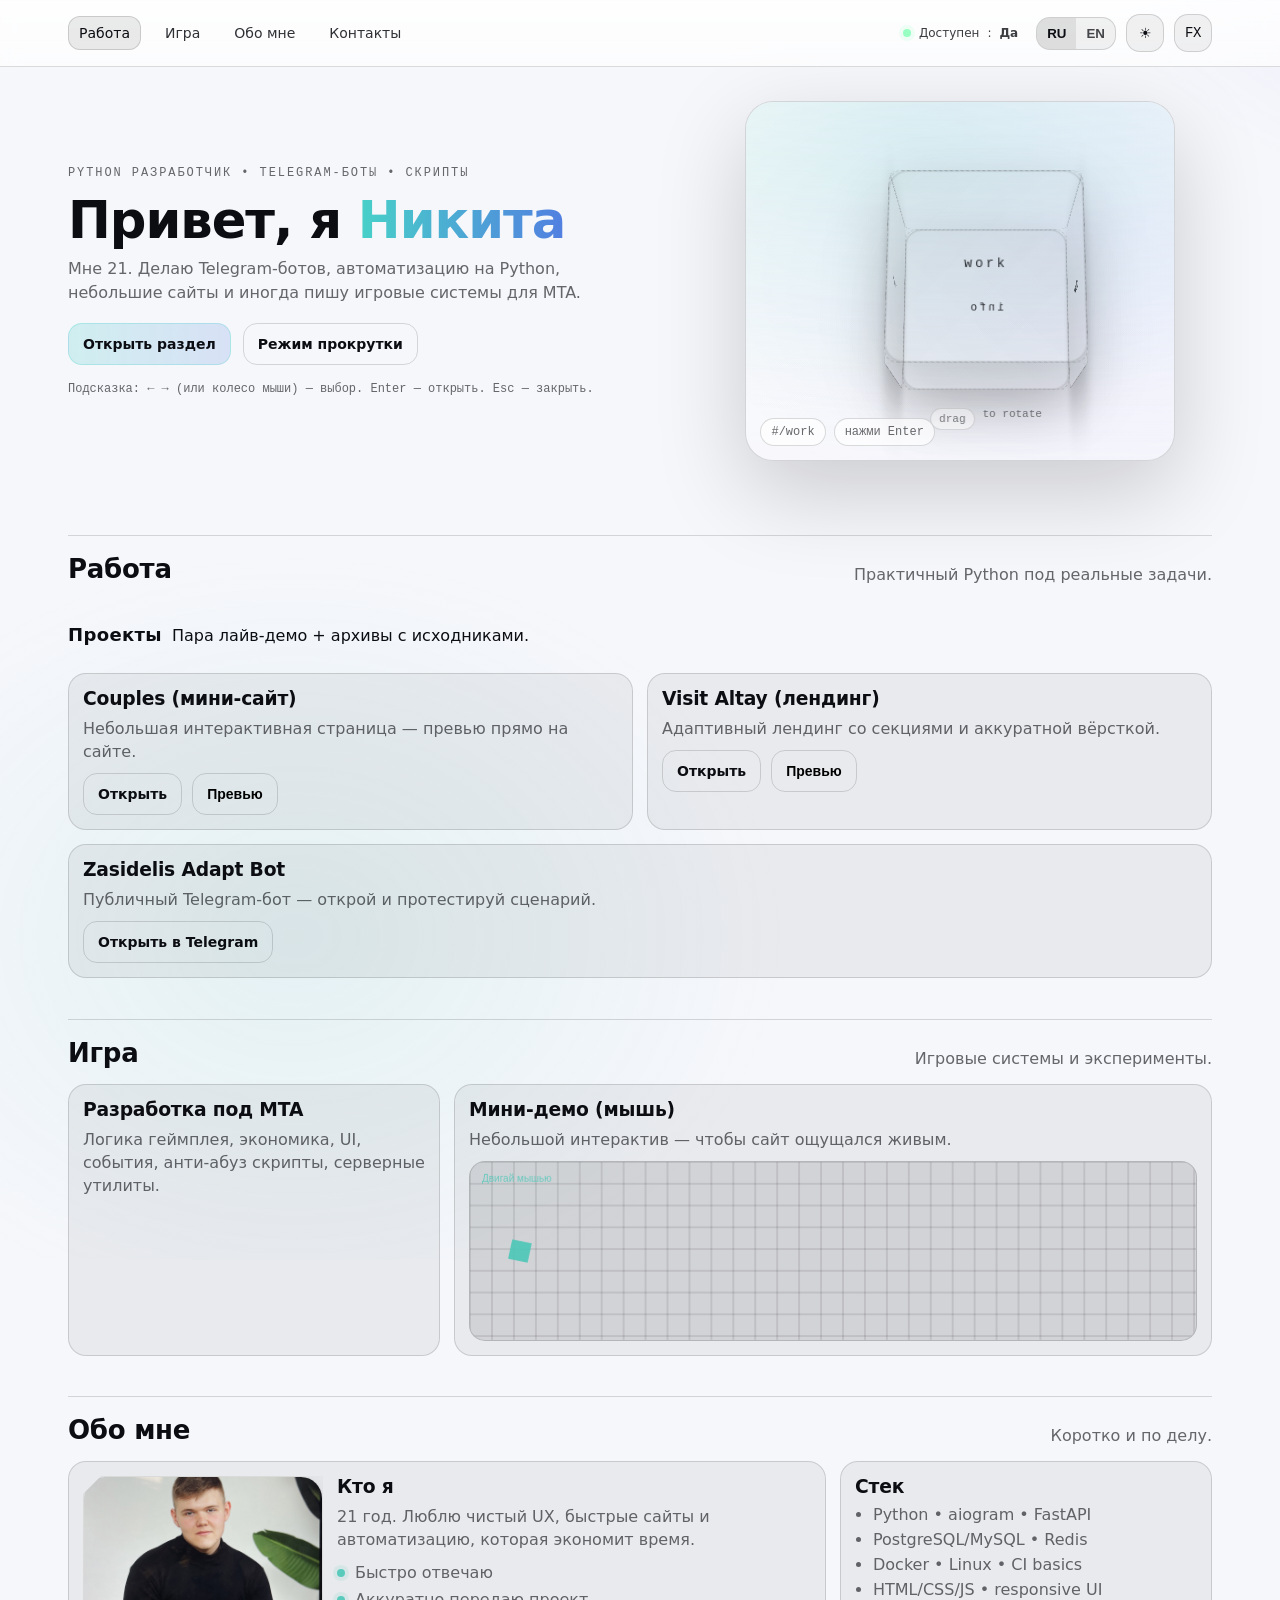
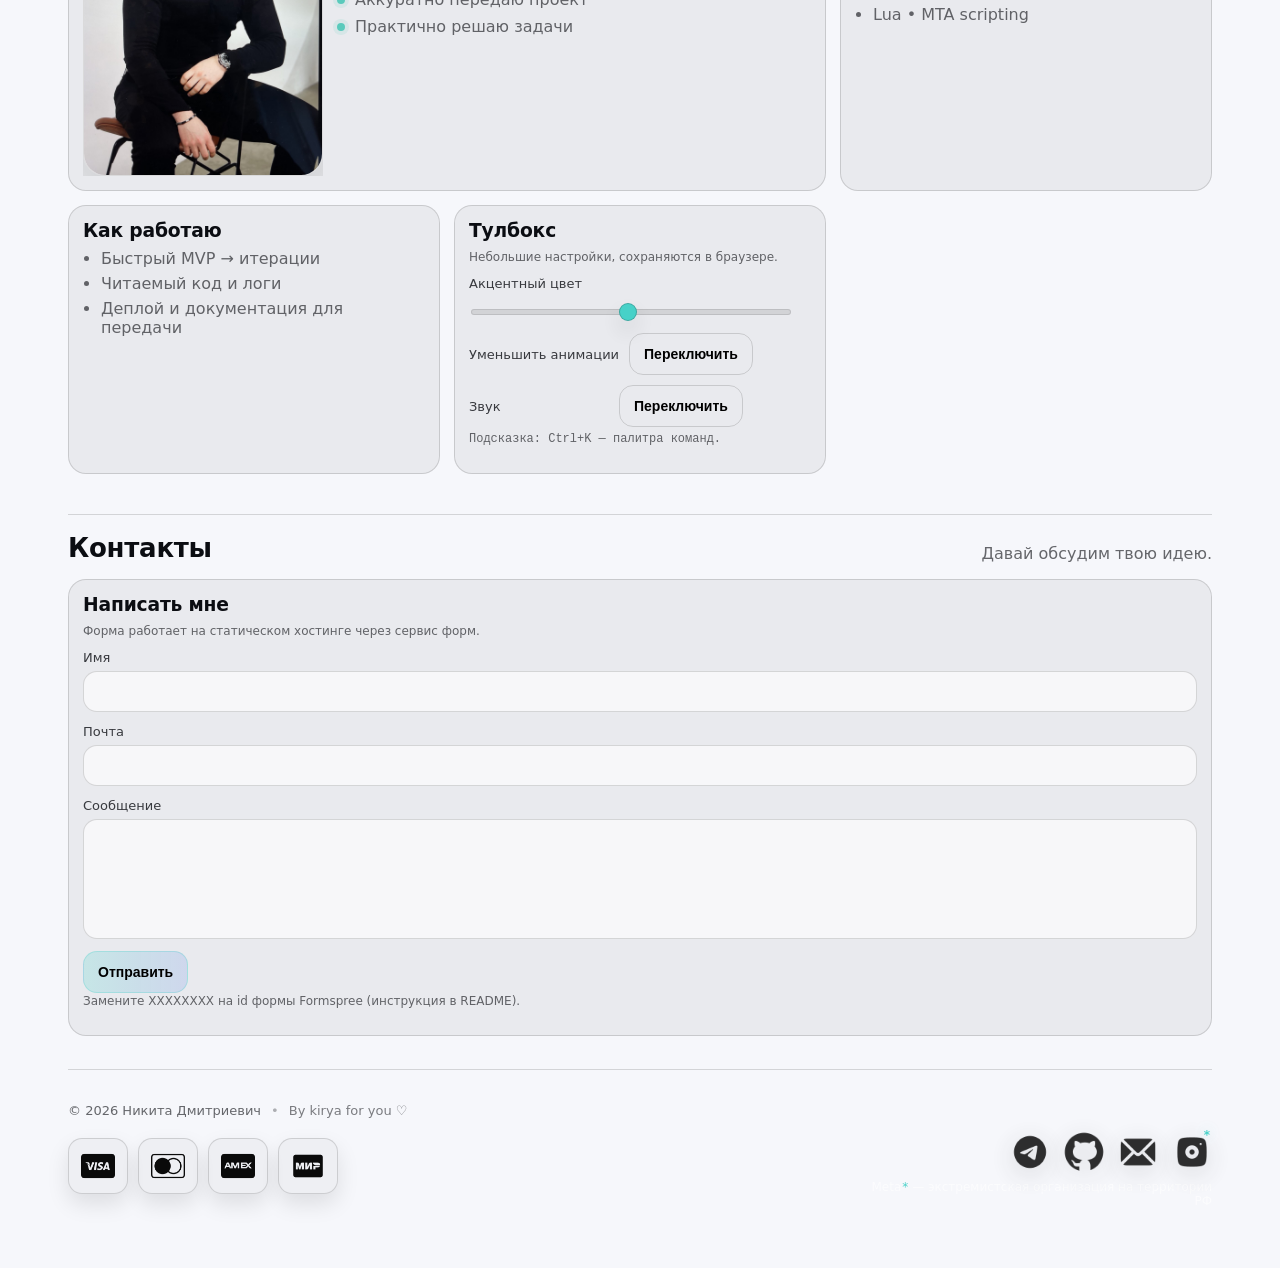
==== commit a0f67f91: "Add files via upload" ====
--- a/index.html
+++ b/index.html
@@ -4,6 +4,7 @@
   <meta charset="utf-8" />
   <meta name="viewport" content="width=device-width, initial-scale=1" />
   <meta name="color-scheme" content="dark light" />
+  <title>myvisitself — portfolio</title>
   <meta name="description" content="Никита — Python-разработчик (Telegram-боты, скрипты), MTA game dev и сайты." />
   <link rel="icon" href="assets/favicon.png" type="image/svg+xml">
   <link rel="stylesheet" href="css/style.css" />
@@ -13,7 +14,7 @@
 
   <header class="topbar">
     <div class="topbar__inner">
-      <!-- brand removed by request -->
+      <!-- логотип убран по просьбе -->
 
       <nav class="nav" aria-label="Primary">
         <a class="nav__link" href="#/work" data-route="work" data-i18n="nav.work">Work</a>
@@ -202,7 +203,6 @@
               <div class="photoframe" role="presentation">
                 <img class="photoframe__img" src="assets/nikita.jpg" alt="" />
                 <div class="photoframe__shine"></div>
-                <div class="photoframe__badge"><span class="brand__mark">N</span></div>
               </div>
             </div>
             <div class="abouttile__text">
@@ -264,7 +264,7 @@
           <article class="tile tile--wide tile--full">
             <h3 data-i18n="sections.connect.form.title">Message me</h3>
             <p class="note" data-i18n="sections.connect.form.desc">This form works on static hosting via a form provider.</p>
-            <form class="form" id="contactForm" method="POST" action="https://formspree.io/f/mlgwaklv">
+            <form class="form" id="contactForm" method="POST" action="https://formspree.io/f/XXXXXXXX">
               <div class="form__row">
                 <label class="form__label" for="cfName" data-i18n="form.name">Name</label>
                 <input class="form__input" id="cfName" name="name" autocomplete="name" required />
@@ -282,13 +282,14 @@
                 <span class="form__status" id="formStatus" aria-live="polite"></span>
               </div>
             </form>
+            <p class="note" data-i18n="sections.connect.form.tip">Replace XXXXXXXX with your Formspree form id (instructions in README).</p>
           </article>
         </div>
       </section>
       <footer class="footer">
         <div class="footer__left">
           <div class="footer__meta">
-            <span>© <span id="year"></span data-i18n="footer.name"> Никита Дмитриевич</span>
+            <span>© <span id="year"></span> Никита Дмитриевич</span>
             <span class="sep">•</span>
             <span class="muted" data-i18n="footer.made">By kirya for you ♡</span>
           </div>
@@ -305,10 +306,13 @@
 
         <div class="footer__right">
           <div class="footer__social" aria-label="Social links">
-            <a class="footer__icon" href="https://t.me/kiryanikkk" target="_blank" rel="noopener" aria-label="Telegram"><img src="assets/icons/telegram.png" alt=""></a>
-            <a class="footer__icon" href="https://github.com/kiryanikk" target="_blank" rel="noopener" aria-label="GitHub"><img src="assets/icons/github.png" alt=""></a>
-            <a class="footer__icon" href="mailto:kirillov.nik1t@yandex.com" aria-label="Email"><img src="assets/icons/email.png" alt=""></a>
-            <a class="footer__icon" href="https://instagram.com/" target="_blank" rel="noopener" aria-label="Instagram"><img src="assets/icons/instagram.png" alt=""></a>
+            <div class="footer__socialRow" aria-label="Social icons">
+              <a class="footer__icon" href="https://t.me/kiryanikkk" target="_blank" rel="noopener" aria-label="Telegram"><img src="assets/icons/telegram.png" alt=""></a>
+              <a class="footer__icon" href="https://github.com/kiryanikk" target="_blank" rel="noopener" aria-label="GitHub"><img src="assets/icons/github.png" alt=""></a>
+              <a class="footer__icon" href="mailto:kirillov.nik1t@yandex.com" aria-label="Email"><img src="assets/icons/email.png" alt=""></a>
+              <a class="footer__icon footer__icon--insta" href="https://instagram.com/" target="_blank" rel="noopener" aria-label="Instagram"><img src="assets/icons/instagram.png" alt=""><span class="footer__instaStar" aria-hidden="true">*</span></a>
+            </div>
+            <div class="footer__legal" data-i18n="footer.legal">Meta<span class="footer__legalStar" aria-hidden="true">*</span> - экстремистская организация на территории РФ</div>
           </div>
         </div>
       </footer>
--- a/css/style.css
+++ b/css/style.css
@@ -834,6 +834,7 @@
 
 
 .footer__right{
+  margin-top: 30px;
   display:flex;
   gap: 12px;
   align-items:flex-end;
@@ -1206,6 +1207,15 @@
 }
 
 .footer__social{
+  /* margin-top: 40px; */
+  display:flex;
+  flex-direction:column;
+  align-items:flex-end;
+  justify-content:flex-end;
+  gap:8px;
+}
+
+.footer__socialRow{
   display:flex;
   gap:10px;
   align-items:center;
@@ -1278,3 +1288,36 @@
   font-family: var(--mono);
   font-size: 12px;
 }
+
+/* --- Соц. пометка Meta* и подпись --- */
+.footer__icon { position: relative; }
+
+/* Звёздочка именно возле Instagram-иконки */
+.footer__icon--insta{ position: relative; }
+.footer__instaStar{
+  position:absolute;
+  right:2px;  
+  top:11px; 
+  font-weight:700;
+  font-size:12px;
+  line-height:1;
+  color:var(--accent, #49c5b6);
+  text-shadow:0 0 12px rgba(73,197,182,.35);
+  pointer-events:none;
+}
+
+.footer__legalStar{ color: var(--accent, #49c5b6); margin-left: 1px; }
+
+.footer__legal{
+  margin-top: 10px;
+  font-size: 12px;
+  color: rgba(255,255,255,.62);
+  max-width: 360px;
+  text-align: right;
+}
+
+/* --- Отключаем прокрутку страницы при взаимодействии с интерактивом (куб/мини-демо) --- */
+#scene, #cube, .miniCanvas, .mini, .mini__pad {
+  touch-action: none;
+  overscroll-behavior: contain;
+}
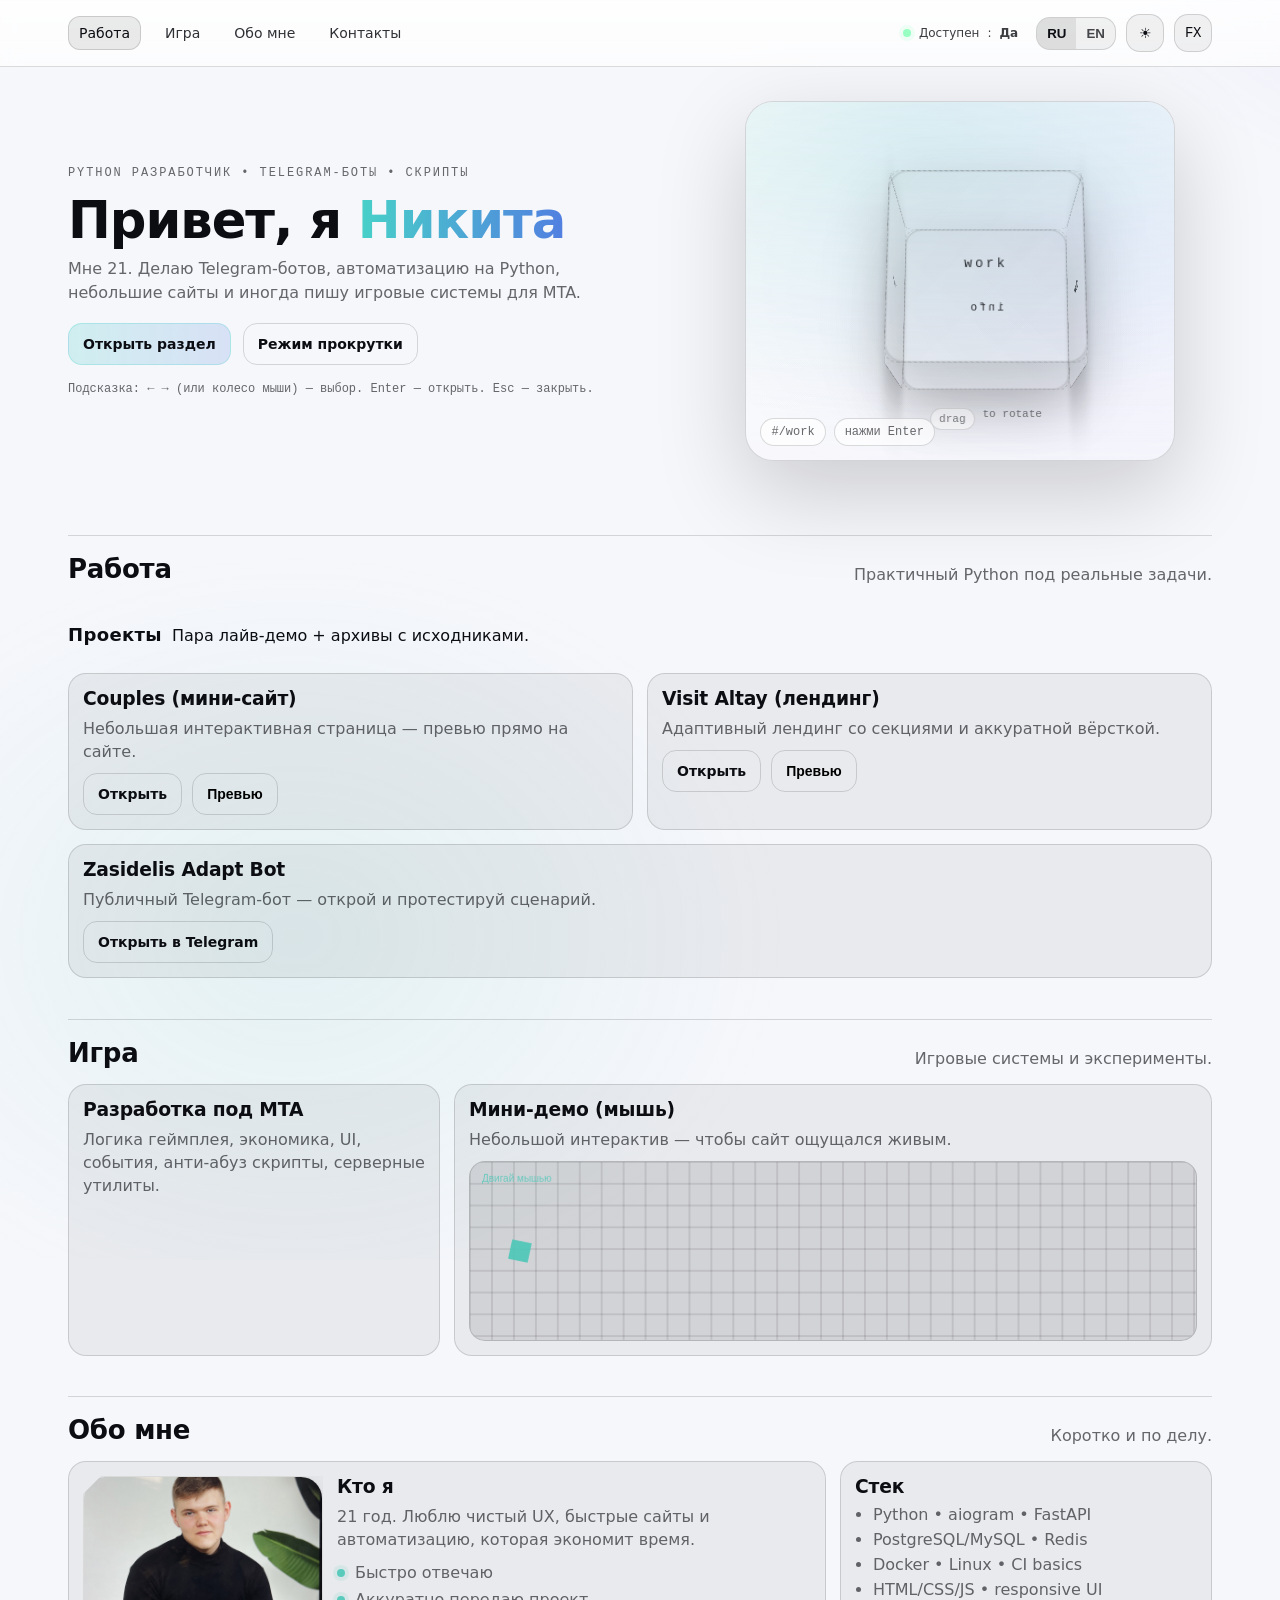
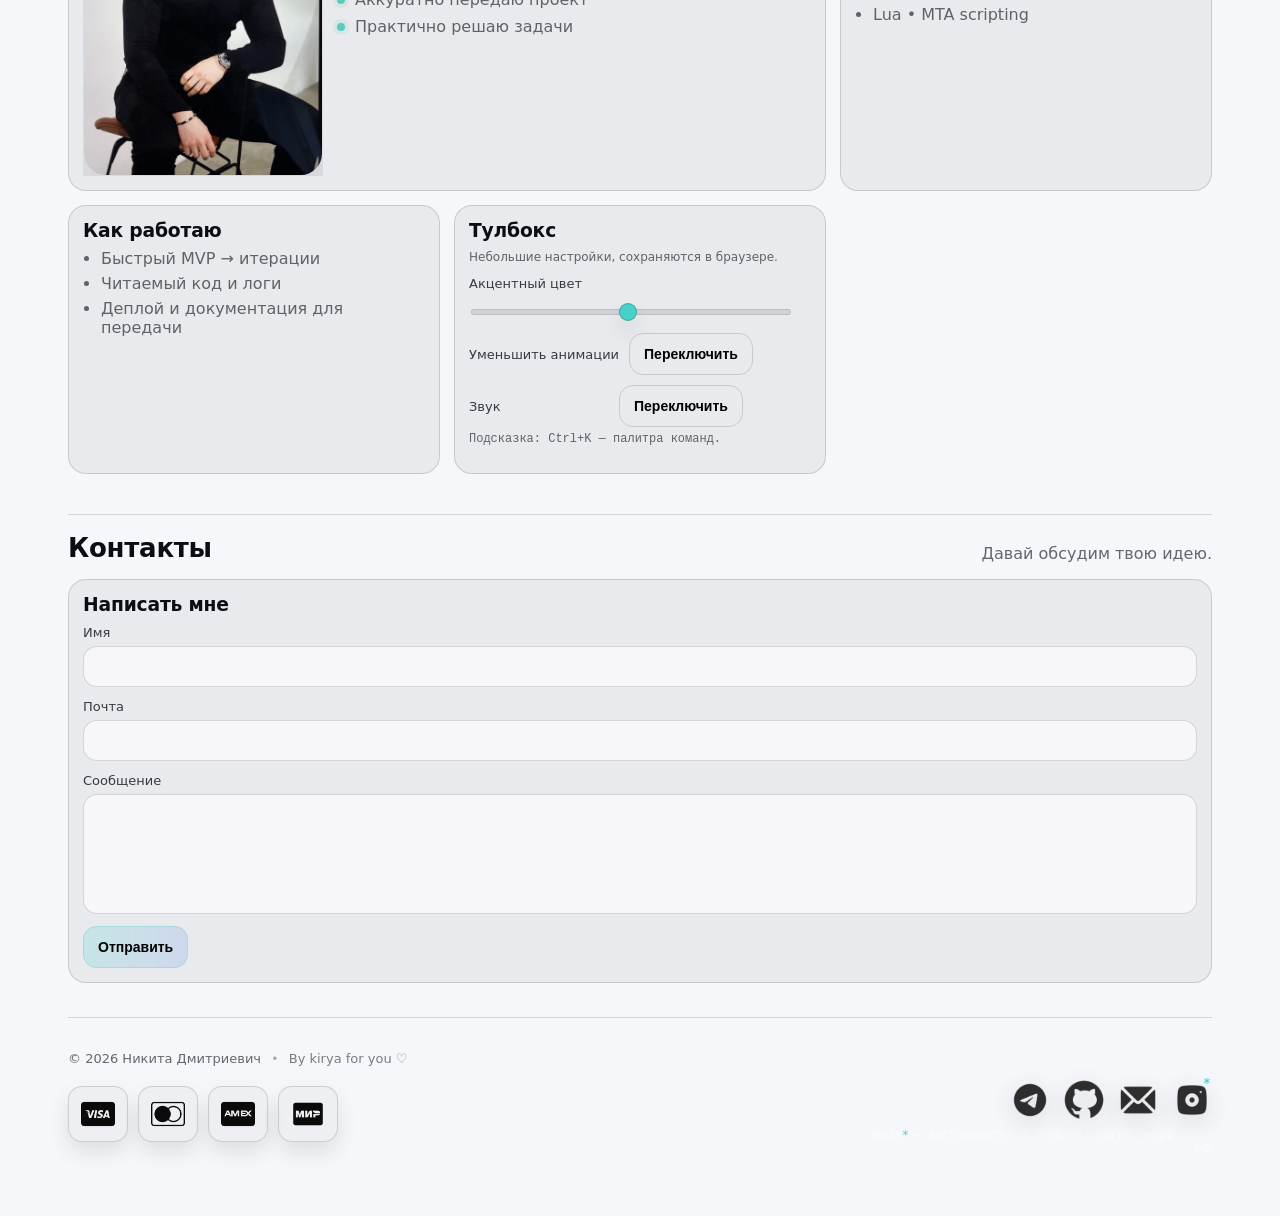
==== commit a9461799: "init" ====
--- a/index.html
+++ b/index.html
@@ -14,7 +14,6 @@
 
   <header class="topbar">
     <div class="topbar__inner">
-      <!-- логотип убран по просьбе -->
 
       <nav class="nav" aria-label="Primary">
         <a class="nav__link" href="#/work" data-route="work" data-i18n="nav.work">Work</a>
@@ -44,7 +43,6 @@
       </div>
     </div>
 
-    <!-- Mobile drawer menu (shown on small screens) -->
     <div class="mnav" id="mobileMenu" aria-hidden="true">
       <a class="mnav__link" href="#/work" data-route="work" data-i18n="nav.work">Work</a>
       <a class="mnav__link" href="#/play" data-route="play" data-i18n="nav.play">Play</a>
@@ -85,7 +83,6 @@
           <div class="scene" id="scene">
             <div class="scene__bg" aria-hidden="true"></div>
 
-            <!-- 3D cube navigation (no extra buttons/cards) -->
             <div class="cubenav" id="cubenav" aria-label="Cube navigation">
               <div class="cube" id="cube" role="listbox" aria-label="Sections">
                 <div class="cube__wire" aria-hidden="true">
@@ -123,7 +120,6 @@
       </div>
     </section>
 
-    <!-- Content-first (better UX): readable sections for scroll & SEO -->
     <section id="content" class="content">
       <section class="block" id="work" data-section-block="work">
         <div class="block__head">
@@ -263,8 +259,7 @@
         <div class="grid">
           <article class="tile tile--wide tile--full">
             <h3 data-i18n="sections.connect.form.title">Message me</h3>
-            <p class="note" data-i18n="sections.connect.form.desc">This form works on static hosting via a form provider.</p>
-            <form class="form" id="contactForm" method="POST" action="https://formspree.io/f/XXXXXXXX">
+            <form class="form" id="contactForm" method="POST" action="https://formspree.io/f/mlgwaklv">
               <div class="form__row">
                 <label class="form__label" for="cfName" data-i18n="form.name">Name</label>
                 <input class="form__input" id="cfName" name="name" autocomplete="name" required />
@@ -282,7 +277,6 @@
                 <span class="form__status" id="formStatus" aria-live="polite"></span>
               </div>
             </form>
-            <p class="note" data-i18n="sections.connect.form.tip">Replace XXXXXXXX with your Formspree form id (instructions in README).</p>
           </article>
         </div>
       </section>
@@ -310,7 +304,7 @@
               <a class="footer__icon" href="https://t.me/kiryanikkk" target="_blank" rel="noopener" aria-label="Telegram"><img src="assets/icons/telegram.png" alt=""></a>
               <a class="footer__icon" href="https://github.com/kiryanikk" target="_blank" rel="noopener" aria-label="GitHub"><img src="assets/icons/github.png" alt=""></a>
               <a class="footer__icon" href="mailto:kirillov.nik1t@yandex.com" aria-label="Email"><img src="assets/icons/email.png" alt=""></a>
-              <a class="footer__icon footer__icon--insta" href="https://instagram.com/" target="_blank" rel="noopener" aria-label="Instagram"><img src="assets/icons/instagram.png" alt=""><span class="footer__instaStar" aria-hidden="true">*</span></a>
+              <a class="footer__icon footer__icon--insta" href="https://instagram.com/_kiryanik_cheb" target="_blank" rel="noopener" aria-label="Instagram"><img src="assets/icons/instagram.png" alt=""><span class="footer__instaStar" aria-hidden="true">*</span></a>
             </div>
             <div class="footer__legal" data-i18n="footer.legal">Meta<span class="footer__legalStar" aria-hidden="true">*</span> - экстремистская организация на территории РФ</div>
           </div>
--- a/css/style.css
+++ b/css/style.css
@@ -10,7 +10,7 @@
   --shadow: rgba(0,0,0,.55);
   --accent-h: 176;
   --accent2-h: 221;
-  --accent: hsl(var(--accent-h) 60% 55%); /* inspired by MY/STATIC/SELF palette */
+  --accent: hsl(var(--accent-h) 60% 55%); 
   --accent2: hsl(var(--accent2-h) 70% 60%);
   --good: #7CFFB2;
   --radius: 18px;
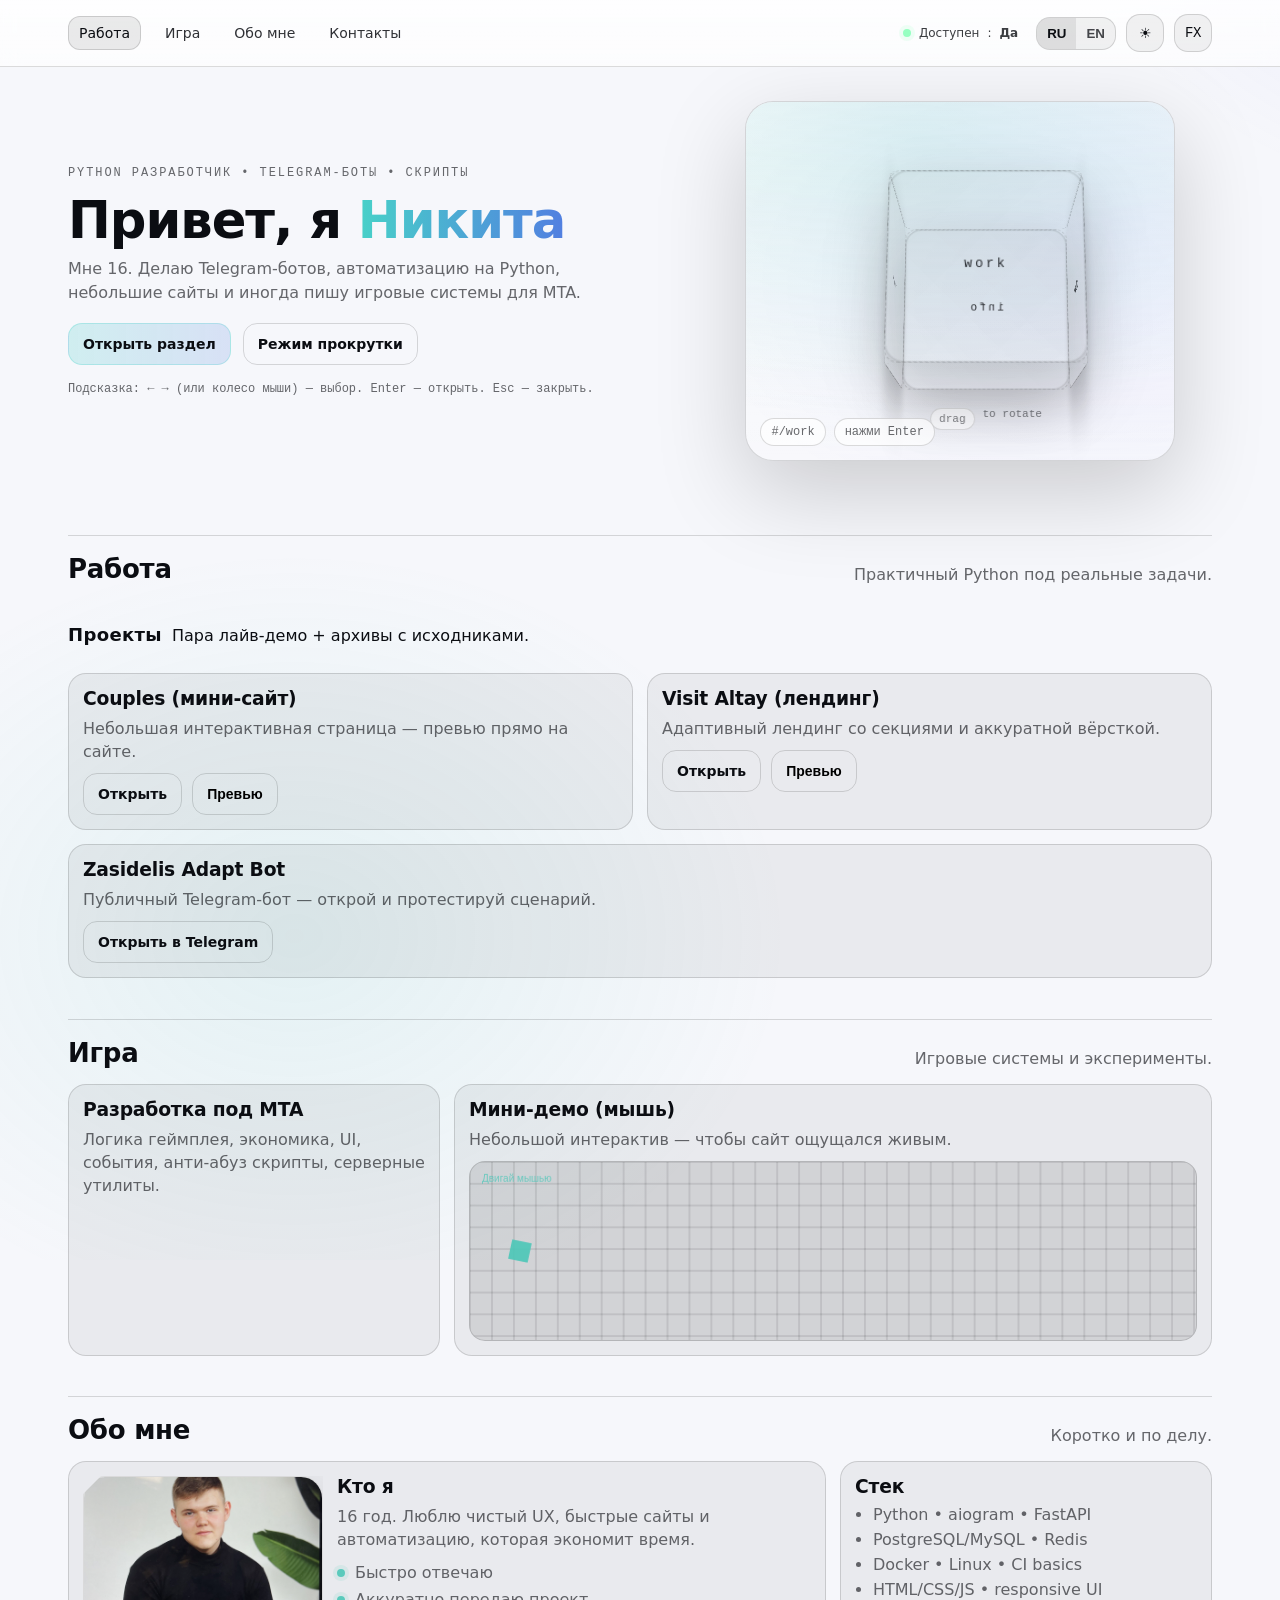
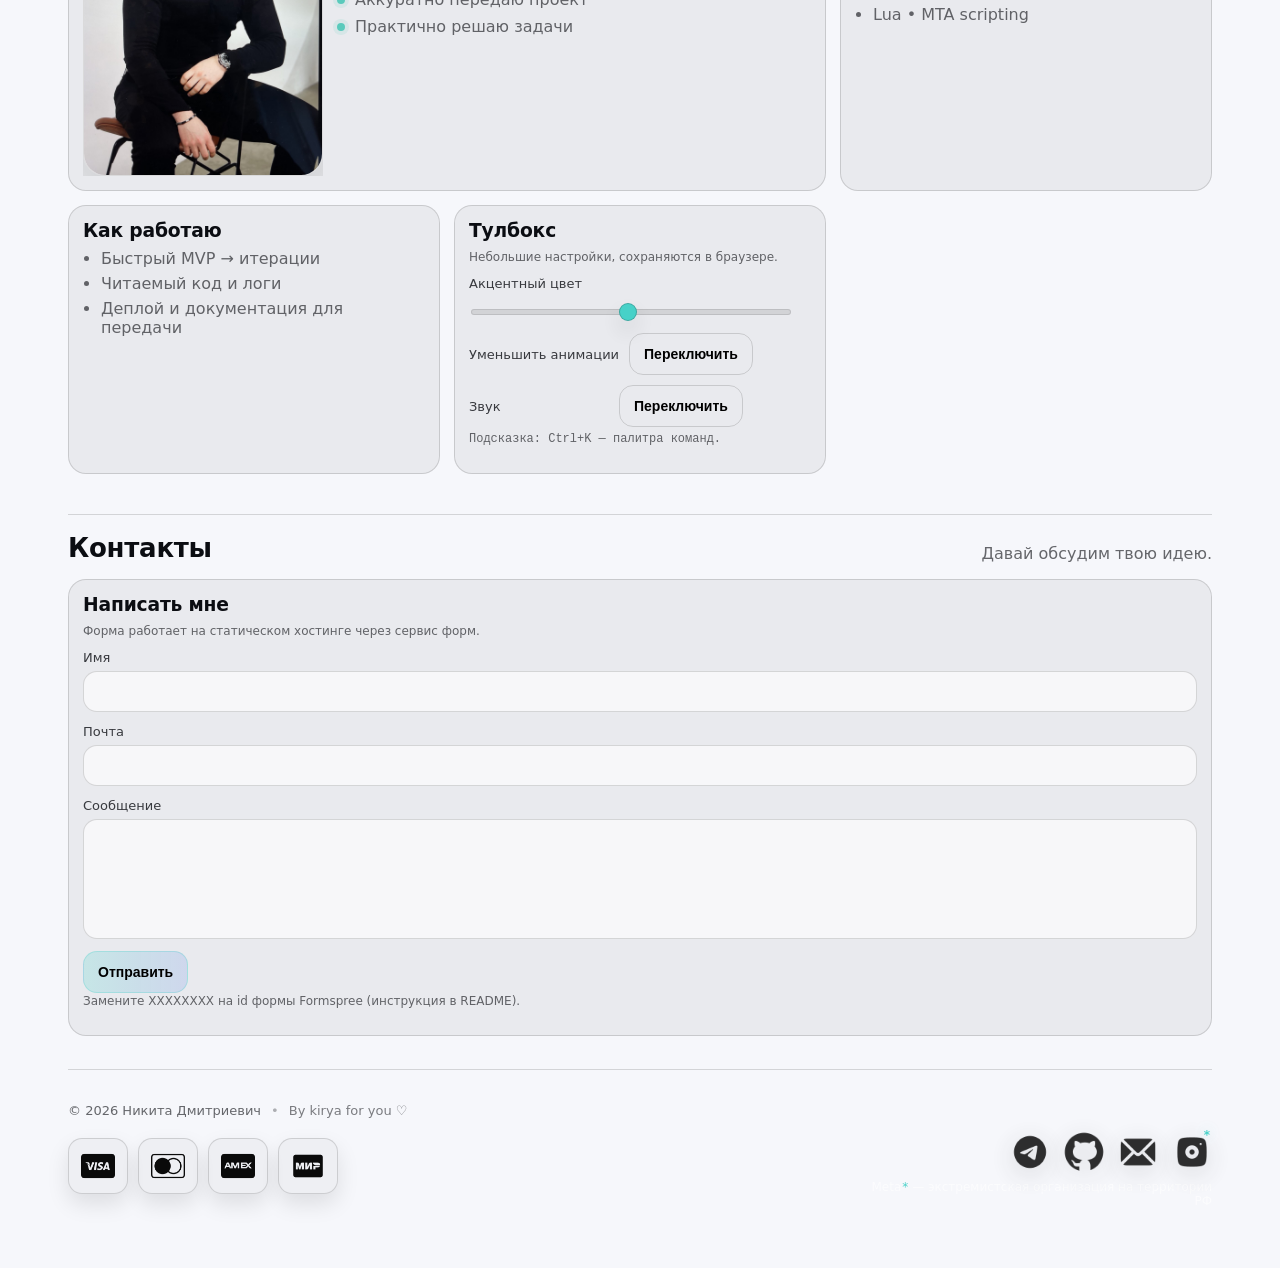
==== commit b4c6f66c: "Add files via upload" ====
--- a/index.html
+++ b/index.html
@@ -14,6 +14,7 @@
 
   <header class="topbar">
     <div class="topbar__inner">
+      <!-- логотип убран по просьбе -->
 
       <nav class="nav" aria-label="Primary">
         <a class="nav__link" href="#/work" data-route="work" data-i18n="nav.work">Work</a>
@@ -43,6 +44,7 @@
       </div>
     </div>
 
+    <!-- Mobile drawer menu (shown on small screens) -->
     <div class="mnav" id="mobileMenu" aria-hidden="true">
       <a class="mnav__link" href="#/work" data-route="work" data-i18n="nav.work">Work</a>
       <a class="mnav__link" href="#/play" data-route="play" data-i18n="nav.play">Play</a>
@@ -64,7 +66,7 @@
             <span data-i18n="hero.hi">Hi, I'm</span> <span class="accent" data-i18n="hero.name">Nikita</span>
           </h1>
           <p class="hero__subtitle" data-i18n="hero.sub">
-            I'm 21. I build Telegram bots, automate stuff with Python, make small websites, and sometimes ship game systems for MTA.
+            I'm 16. I build Telegram bots, automate stuff with Python, make small websites, and sometimes ship game systems for MTA.
           </p>
 
           <div class="hero__cta">
@@ -83,6 +85,7 @@
           <div class="scene" id="scene">
             <div class="scene__bg" aria-hidden="true"></div>
 
+            <!-- 3D cube navigation (no extra buttons/cards) -->
             <div class="cubenav" id="cubenav" aria-label="Cube navigation">
               <div class="cube" id="cube" role="listbox" aria-label="Sections">
                 <div class="cube__wire" aria-hidden="true">
@@ -120,6 +123,7 @@
       </div>
     </section>
 
+    <!-- Content-first (better UX): readable sections for scroll & SEO -->
     <section id="content" class="content">
       <section class="block" id="work" data-section-block="work">
         <div class="block__head">
@@ -203,7 +207,7 @@
             </div>
             <div class="abouttile__text">
               <h3 data-i18n="sections.info.about.title">About me</h3>
-              <p data-i18n="sections.info.about.desc">21 y.o. Developer. I like clean UX, fast sites, and automation that saves time.</p>
+              <p data-i18n="sections.info.about.desc">16 y.o. Developer. I like clean UX, fast sites, and automation that saves time.</p>
               <ul class="minilist">
                 <li><span class="dot"></span><span data-i18n="abouttile.b1">Fast communication</span></li>
                 <li><span class="dot"></span><span data-i18n="abouttile.b2">Clean handoff</span></li>
@@ -259,7 +263,8 @@
         <div class="grid">
           <article class="tile tile--wide tile--full">
             <h3 data-i18n="sections.connect.form.title">Message me</h3>
-            <form class="form" id="contactForm" method="POST" action="https://formspree.io/f/mlgwaklv">
+            <p class="note" data-i18n="sections.connect.form.desc">This form works on static hosting via a form provider.</p>
+            <form class="form" id="contactForm" method="POST" action="https://formspree.io/f/XXXXXXXX">
               <div class="form__row">
                 <label class="form__label" for="cfName" data-i18n="form.name">Name</label>
                 <input class="form__input" id="cfName" name="name" autocomplete="name" required />
@@ -277,6 +282,7 @@
                 <span class="form__status" id="formStatus" aria-live="polite"></span>
               </div>
             </form>
+            <p class="note" data-i18n="sections.connect.form.tip">Replace XXXXXXXX with your Formspree form id (instructions in README).</p>
           </article>
         </div>
       </section>
@@ -304,7 +310,7 @@
               <a class="footer__icon" href="https://t.me/kiryanikkk" target="_blank" rel="noopener" aria-label="Telegram"><img src="assets/icons/telegram.png" alt=""></a>
               <a class="footer__icon" href="https://github.com/kiryanikk" target="_blank" rel="noopener" aria-label="GitHub"><img src="assets/icons/github.png" alt=""></a>
               <a class="footer__icon" href="mailto:kirillov.nik1t@yandex.com" aria-label="Email"><img src="assets/icons/email.png" alt=""></a>
-              <a class="footer__icon footer__icon--insta" href="https://instagram.com/_kiryanik_cheb" target="_blank" rel="noopener" aria-label="Instagram"><img src="assets/icons/instagram.png" alt=""><span class="footer__instaStar" aria-hidden="true">*</span></a>
+              <a class="footer__icon footer__icon--insta" href="https://instagram.com/" target="_blank" rel="noopener" aria-label="Instagram"><img src="assets/icons/instagram.png" alt=""><span class="footer__instaStar" aria-hidden="true">*</span></a>
             </div>
             <div class="footer__legal" data-i18n="footer.legal">Meta<span class="footer__legalStar" aria-hidden="true">*</span> - экстремистская организация на территории РФ</div>
           </div>
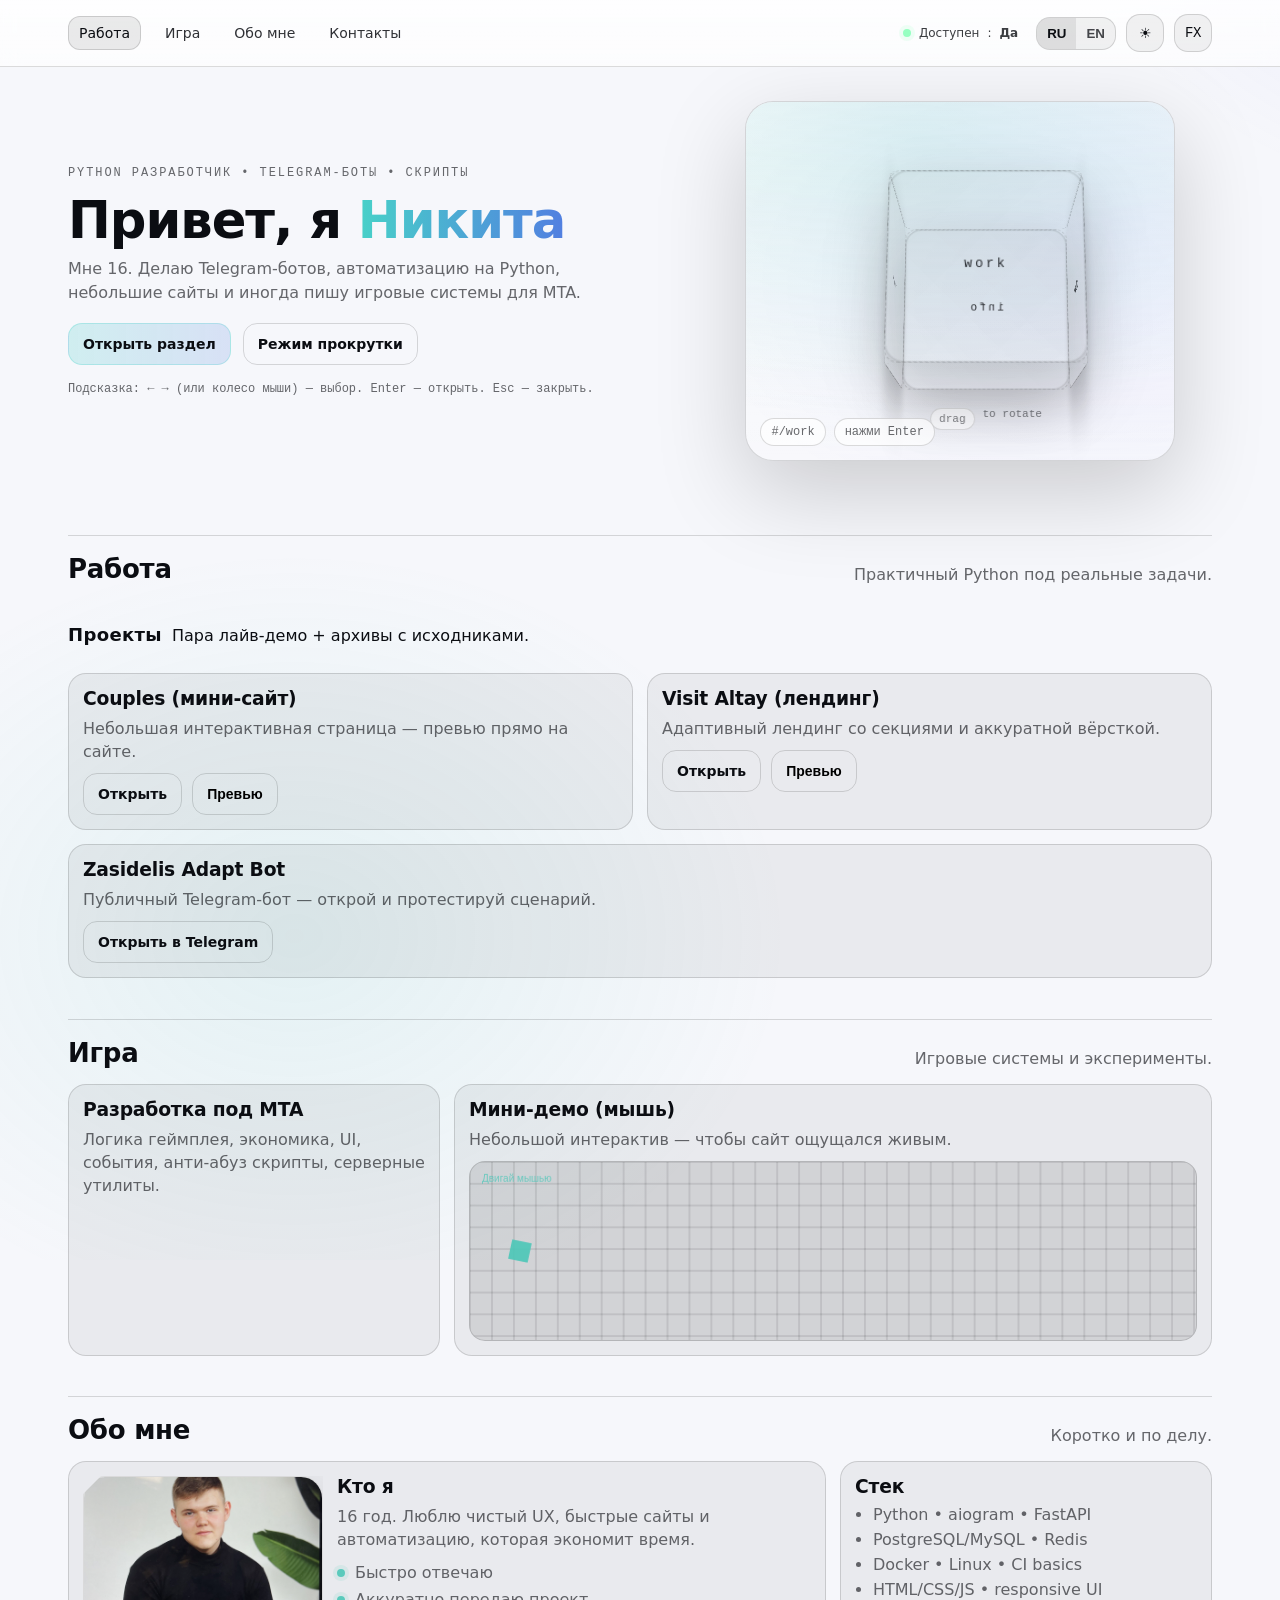
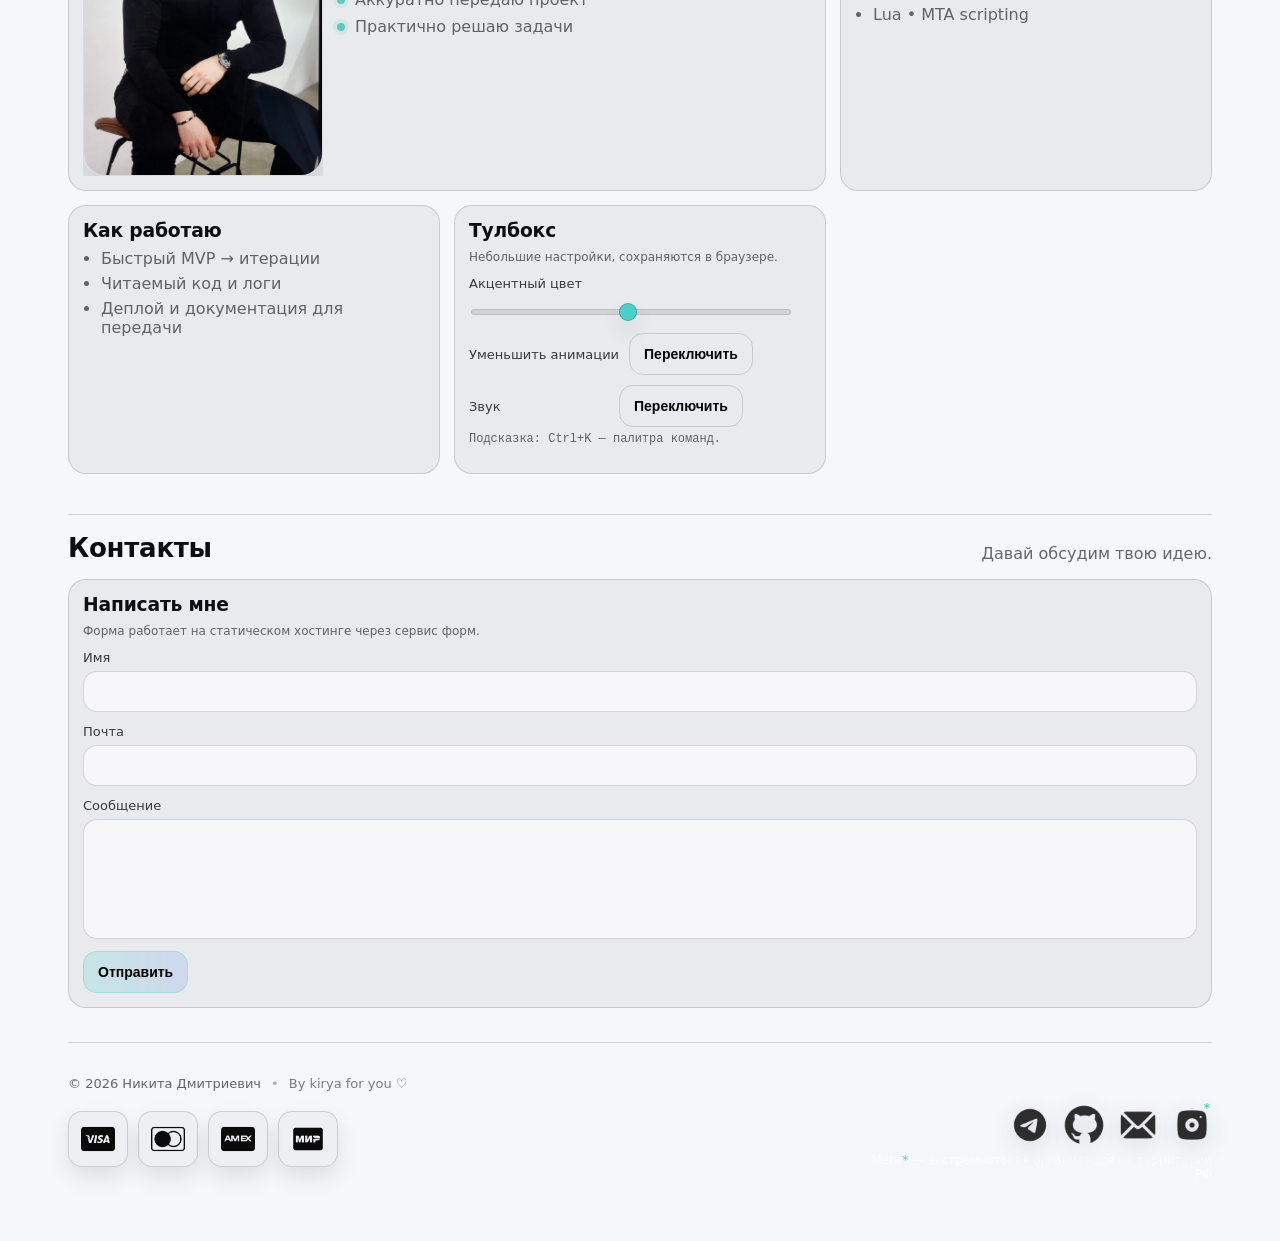
==== commit 7cf4cbd7: "Add files via upload" ====
--- a/index.html
+++ b/index.html
@@ -282,7 +282,6 @@
                 <span class="form__status" id="formStatus" aria-live="polite"></span>
               </div>
             </form>
-            <p class="note" data-i18n="sections.connect.form.tip">Replace XXXXXXXX with your Formspree form id (instructions in README).</p>
           </article>
         </div>
       </section>
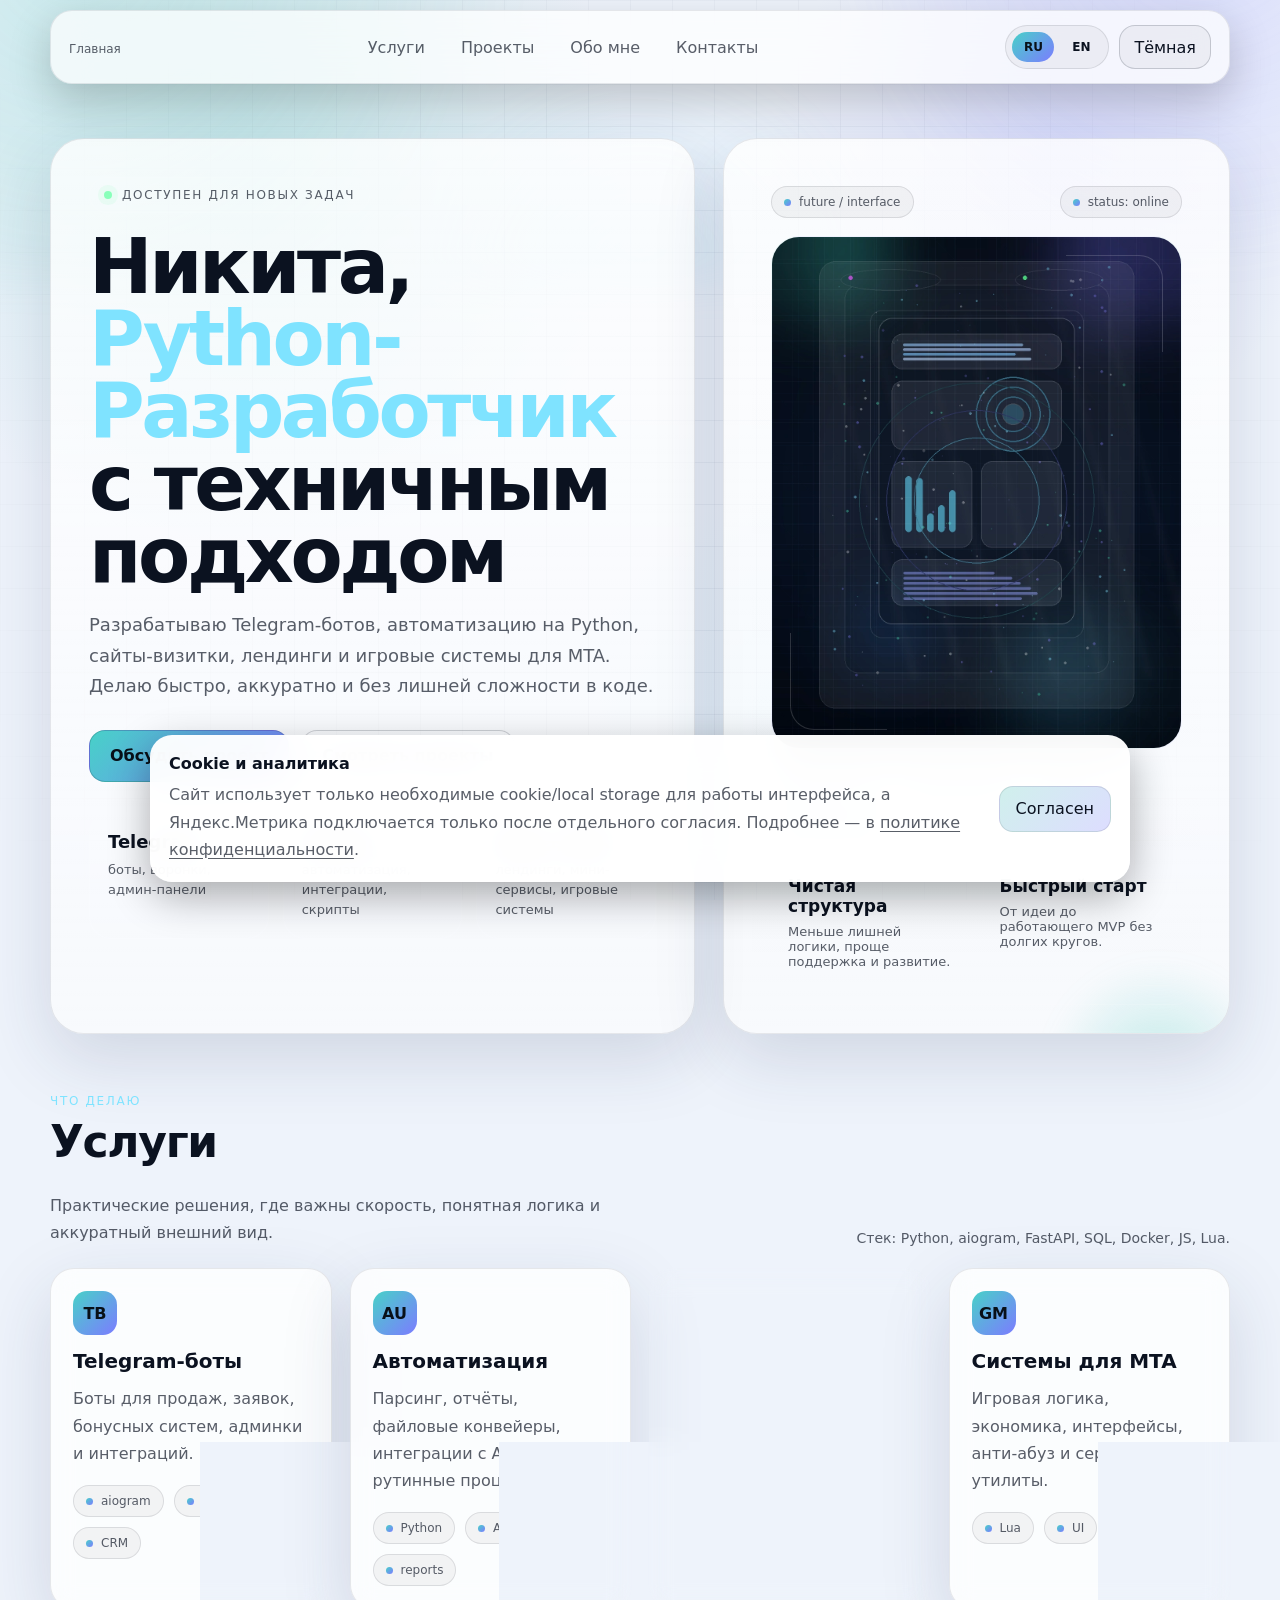
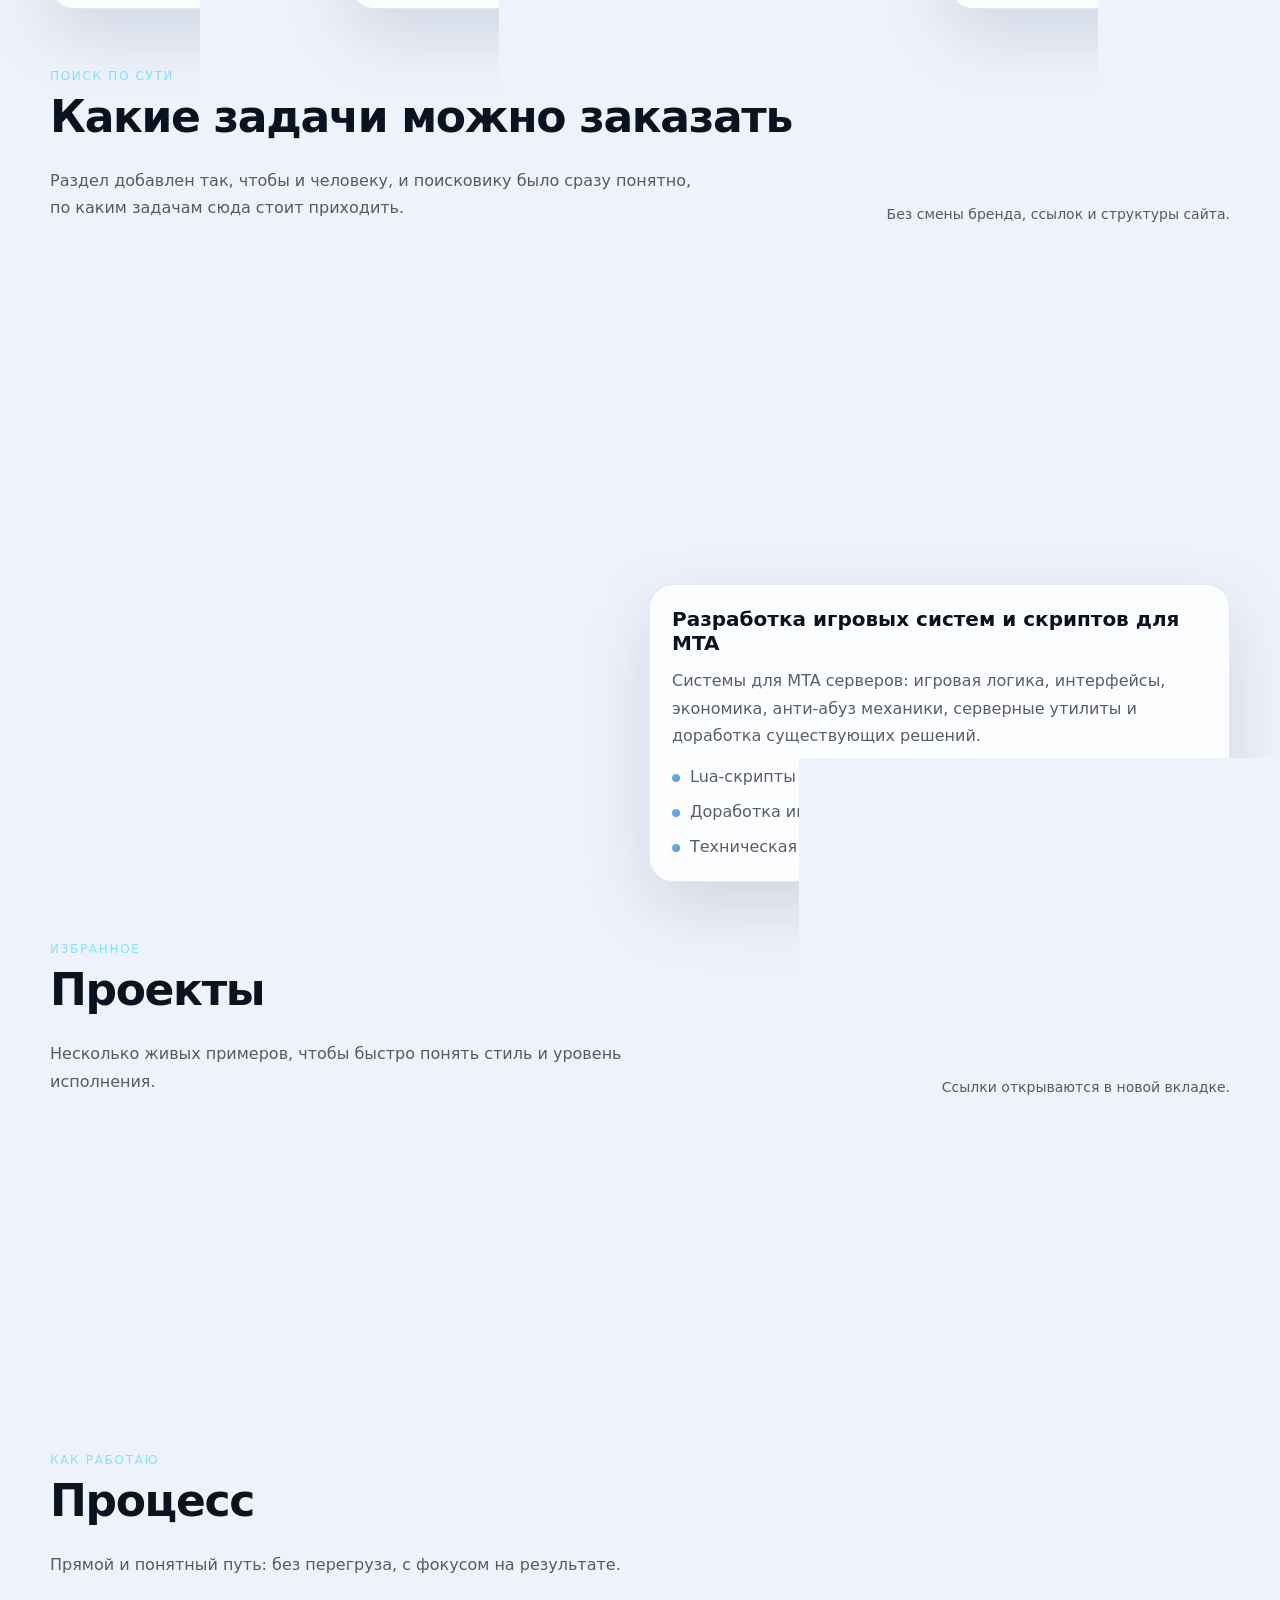
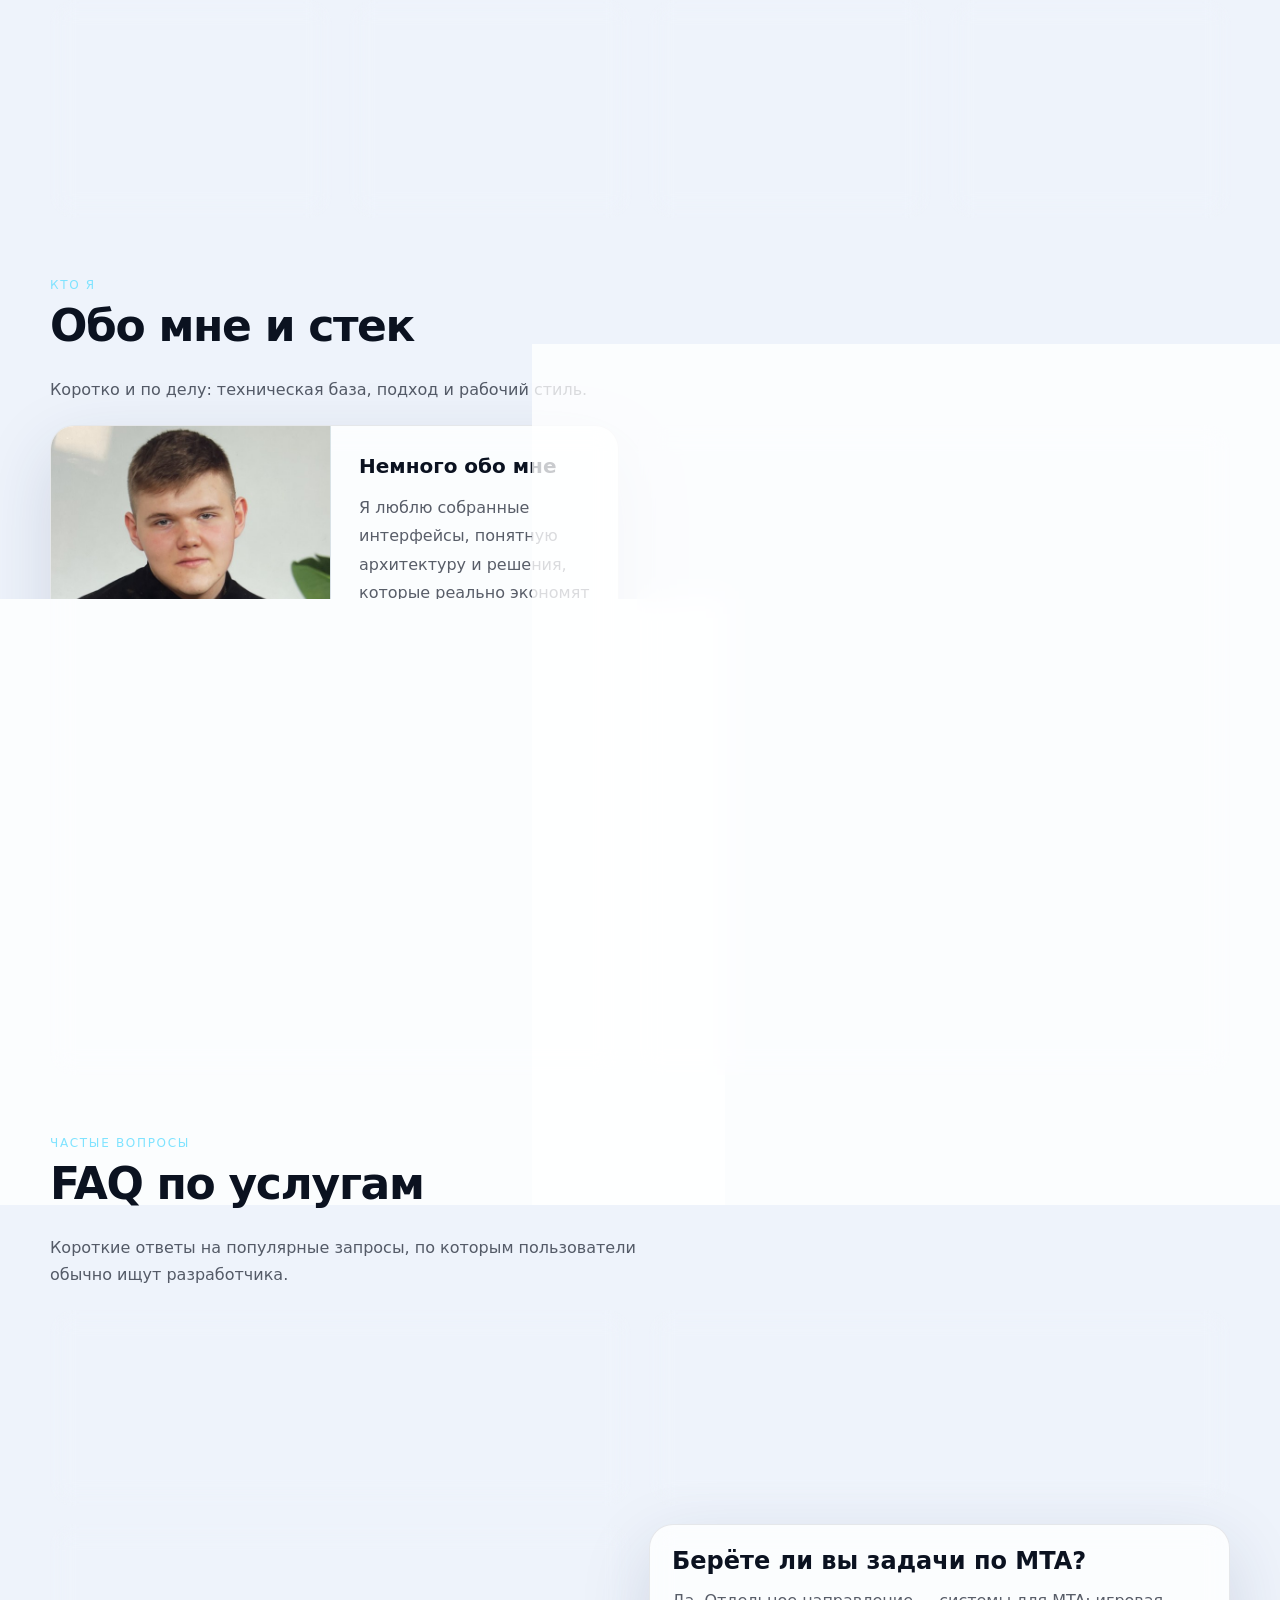
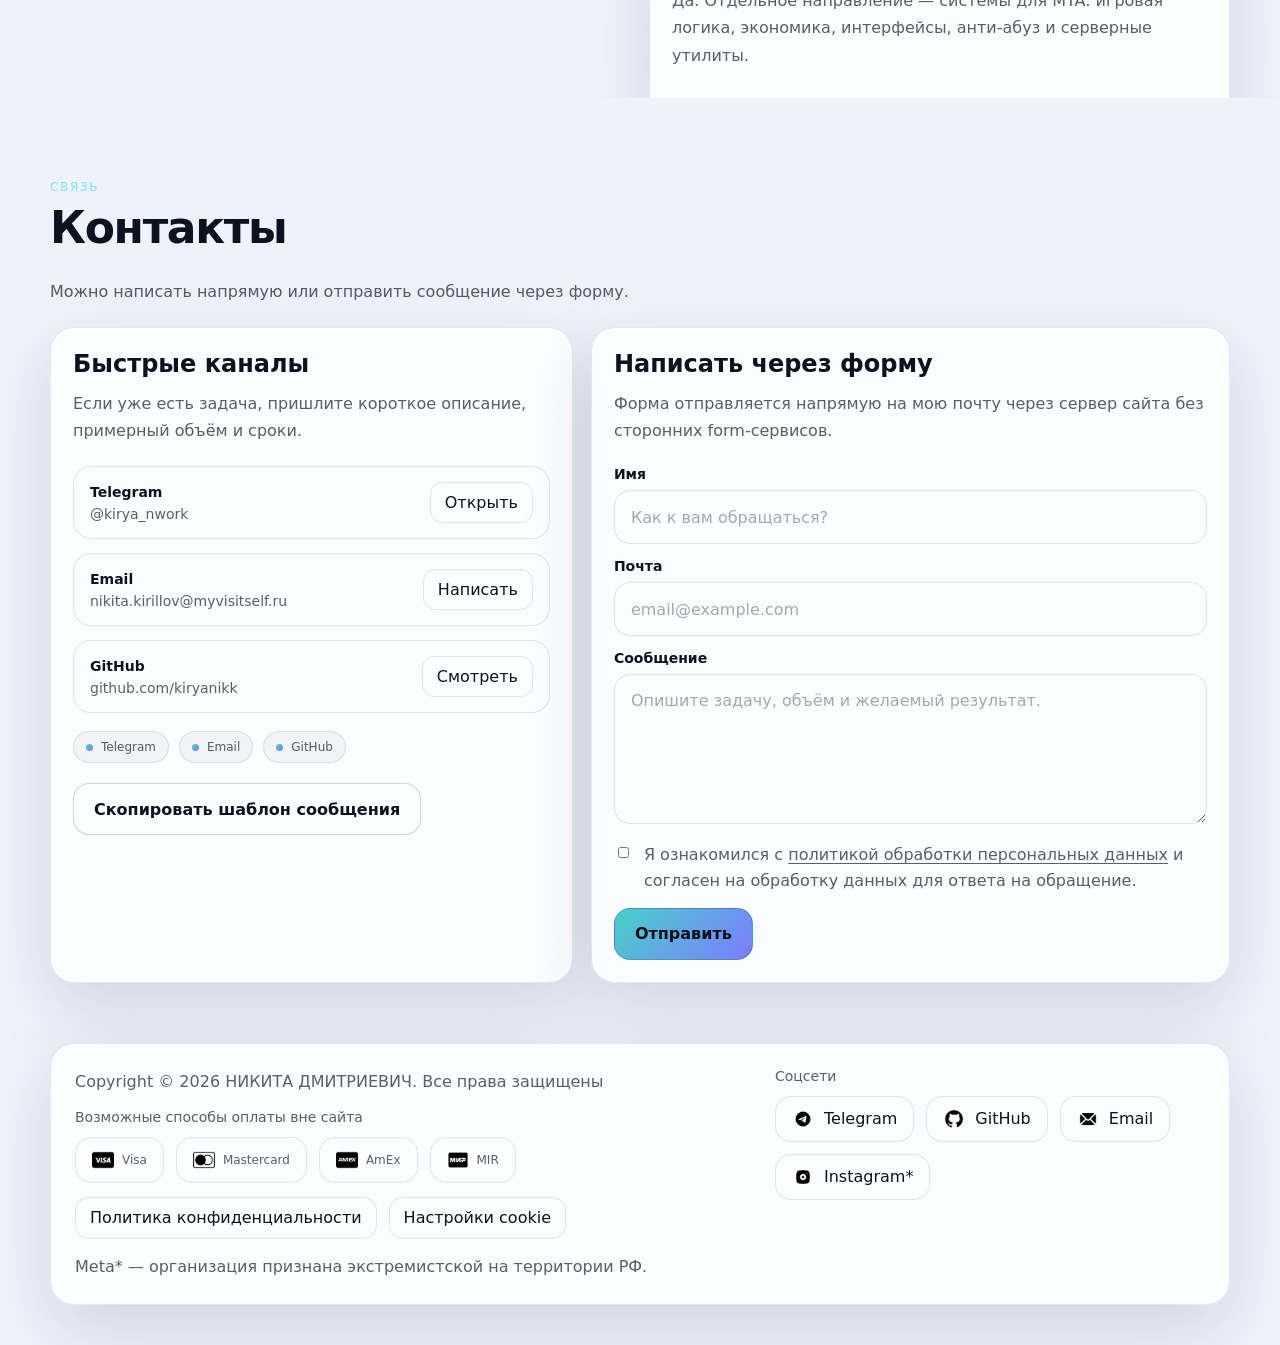
==== commit 53a85796: "Add files via upload" ====
--- a/index.html
+++ b/index.html
@@ -1,371 +1,50 @@
-<!doctype html>
-<html lang="ru">
-<head>
-  <meta charset="utf-8" />
-  <meta name="viewport" content="width=device-width, initial-scale=1" />
-  <meta name="color-scheme" content="dark light" />
-  <title>myvisitself — portfolio</title>
-  <meta name="description" content="Никита — Python-разработчик (Telegram-боты, скрипты), MTA game dev и сайты." />
-  <link rel="icon" href="assets/favicon.png" type="image/svg+xml">
-  <link rel="stylesheet" href="css/style.css" />
-</head>
-<body data-theme="dark" data-lang="ru">
-  <a class="skip" href="#main" data-i18n="a11y.skip">Skip to content</a>
-
-  <header class="topbar">
-    <div class="topbar__inner">
-      <!-- логотип убран по просьбе -->
-
-      <nav class="nav" aria-label="Primary">
-        <a class="nav__link" href="#/work" data-route="work" data-i18n="nav.work">Work</a>
-        <a class="nav__link" href="#/play" data-route="play" data-i18n="nav.play">Play</a>
-        <a class="nav__link" href="#/info" data-route="info" data-i18n="nav.info">Info</a>
-        <a class="nav__link" href="#/connect" data-route="connect" data-i18n="nav.connect">Connect</a>
-        <span class="nav__status" title="Availability" aria-label="Availability">
-          <span class="dot"></span>
-          <span data-i18n="nav.available">Available</span>: <strong data-i18n="nav.yep">Yep</strong>
-        </span>
-      </nav>
-
-      <div class="controls" aria-label="Controls">
-        <button class="iconbtn iconbtn--burger" id="menuBtn" aria-label="Menu" aria-expanded="false" title="Menu">
-          <span class="iconbtn__icon">☰</span>
-        </button>
-        <div class="seg" role="group" aria-label="Language">
-          <button class="seg__btn" data-set-lang="ru" aria-pressed="false">RU</button>
-          <button class="seg__btn" data-set-lang="en" aria-pressed="false">EN</button>
-        </div>
-        <button class="iconbtn" id="themeBtn" aria-label="Toggle theme" title="Theme">
-          <span class="iconbtn__icon">☾</span>
-        </button>
-        <button class="iconbtn" id="fxBtn" aria-label="Toggle effects" title="Effects">
-          <span class="iconbtn__icon">FX</span>
-        </button>
-      </div>
-    </div>
-
-    <!-- Mobile drawer menu (shown on small screens) -->
-    <div class="mnav" id="mobileMenu" aria-hidden="true">
-      <a class="mnav__link" href="#/work" data-route="work" data-i18n="nav.work">Work</a>
-      <a class="mnav__link" href="#/play" data-route="play" data-i18n="nav.play">Play</a>
-      <a class="mnav__link" href="#/info" data-route="info" data-i18n="nav.info">Info</a>
-      <a class="mnav__link" href="#/connect" data-route="connect" data-i18n="nav.connect">Connect</a>
-      <div class="mnav__status">
-        <span class="dot"></span>
-        <span data-i18n="nav.available">Available</span>: <strong data-i18n="nav.yep">Yep</strong>
-      </div>
-    </div>
-  </header>
-
-  <main id="main" class="page">
-    <section class="hero">
-      <div class="hero__grid">
-        <div class="hero__copy">
-          <div class="kicker" data-i18n="hero.kicker">PYTHON DEVELOPER • TELEGRAM BOTS • SCRIPTS</div>
-          <h1 class="hero__title">
-            <span data-i18n="hero.hi">Hi, I'm</span> <span class="accent" data-i18n="hero.name">Nikita</span>
-          </h1>
-          <p class="hero__subtitle" data-i18n="hero.sub">
-            I'm 16. I build Telegram bots, automate stuff with Python, make small websites, and sometimes ship game systems for MTA.
-          </p>
-
-          <div class="hero__cta">
-            <a class="btn btn--primary" href="#/work" data-route="work" data-i18n="hero.btnOpen">Open section</a>
-            <a class="btn btn--ghost" href="#content" data-i18n="hero.btnScroll">Scroll mode</a>
-          </div>
-
-          <div class="hintrow">
-            <span class="hint" data-i18n="hero.hint">
-              Tip: use ← → (or scroll) to select. Press Enter to open. Esc to close.
-            </span>
-          </div>
-        </div>
-
-        <div class="hero__scene" aria-label="Interactive navigation">
-          <div class="scene" id="scene">
-            <div class="scene__bg" aria-hidden="true"></div>
-
-            <!-- 3D cube navigation (no extra buttons/cards) -->
-            <div class="cubenav" id="cubenav" aria-label="Cube navigation">
-              <div class="cube" id="cube" role="listbox" aria-label="Sections">
-                <div class="cube__wire" aria-hidden="true">
-                  <span class="cube__wireface wf-front"></span>
-                  <span class="cube__wireface wf-back"></span>
-                  <span class="cube__wireface wf-right"></span>
-                  <span class="cube__wireface wf-left"></span>
-                  <span class="cube__wireface wf-top"></span>
-                  <span class="cube__wireface wf-bottom"></span>
-                </div>
-                <button class="cubeface cf-front" role="option" data-section="work" aria-selected="true">
-                  <span class="cubeface__label">work</span>
-                </button>
-                <button class="cubeface cf-right" role="option" data-section="play" aria-selected="false">
-                  <span class="cubeface__label">play</span>
-                </button>
-                <button class="cubeface cf-back" role="option" data-section="info" aria-selected="false">
-                  <span class="cubeface__label">info</span>
-                </button>
-                <button class="cubeface cf-left" role="option" data-section="connect" aria-selected="false">
-                  <span class="cubeface__label">connect</span>
-                </button>
-              </div>
-              <div class="cubehint" aria-hidden="true">
-                <span class="cubehint__k">drag</span><span class="cubehint__d">to rotate</span>
-              </div>
-            </div>
-
-            <div class="scene__hud" aria-hidden="true">
-              <span class="hud__item" id="hudRoute">#/work</span>
-              <span class="hud__item" data-i18n="hud.pressEnter">press Enter</span>
-            </div>
-          </div>
-        </div>
-      </div>
-    </section>
-
-    <!-- Content-first (better UX): readable sections for scroll & SEO -->
-    <section id="content" class="content">
-      <section class="block" id="work" data-section-block="work">
-        <div class="block__head">
-          <h2 class="block__title" data-i18n="sections.work.title">Work</h2>
-          <p class="block__lead" data-i18n="sections.work.lead">Practical Python for business needs.</p>
-        </div>
-
-        <div class="block__subhead">
-          <h3 class="block__subtitle" data-i18n="sections.work.projects.title">Projects</h3>
-          <p class="block__note" data-i18n="sections.work.projects.lead">A few live demos + source archives.</p>
-        </div>
-
-        <div class="grid grid--2">
-          <article class="tile">
-            <h3 data-i18n="projects.couples.title">Couples (mini-site)</h3>
-            <p data-i18n="projects.couples.desc">A neat interactive page — preview it right here.</p>
-            <div class="btnrow">
-              <a class="btn btn--ghost" href="https://kiryanikk.github.io/Couples/" target="_blank" rel="noopener" data-i18n="projects.open">Open live</a>
-              <button class="btn btn--ghost" type="button" data-preview-url="https://kiryanikk.github.io/Couples/" data-title="Couples" data-i18n="projects.preview">Preview</button>
-            </div>
-          </article>
-
-          <article class="tile">
-            <h3 data-i18n="projects.altay.title">Visit Altay (landing)</h3>
-            <p data-i18n="projects.altay.desc">Responsive landing page with sections and clean layout.</p>
-            <div class="btnrow">
-              <a class="btn btn--ghost" href="https://kiryanikk.github.io/Visit-About-Altay/russian.html" target="_blank" rel="noopener" data-i18n="projects.open">Open live</a>
-              <button class="btn btn--ghost" type="button" data-preview-url="https://kiryanikk.github.io/Visit-About-Altay/russian.html" data-title="Visit Altay" data-i18n="projects.preview">Preview</button>
-            </div>
-          </article>
-
-          <article class="tile tile--full">
-            <h3 data-i18n="projects.tgbot.title">Zasidelis Adapt Bot</h3>
-            <p data-i18n="projects.tgbot.desc">Public Telegram bot — open it and test the flow.</p>
-            <div class="btnrow">
-              <a class="btn btn--ghost" href="https://t.me/ZasidelisAdapt_bot" target="_blank" rel="noopener" data-i18n="projects.openBot">Open in Telegram</a>
-            </div>
-          </article>
-        </div>
-      </section>
-
-      
-      <section class="block" id="play" data-section-block="play">
-        <div class="block__head">
-          <h2 class="block__title" data-i18n="sections.play.title">Play</h2>
-          <p class="block__lead" data-i18n="sections.play.lead">Game systems & experiments.</p>
-        </div>
-
-        <div class="grid">
-          <article class="tile">
-            <h3 data-i18n="sections.play.mta.title">MTA development</h3>
-            <p data-i18n="sections.play.mta.desc">
-              Gameplay logic, economy, UI, events, anti-abuse scripts, serverside utilities.
-            </p>
-          </article>
-
-          <article class="tile tile--wide">
-            <h3 data-i18n="sections.play.demo.title">Mini demo (mouse)</h3>
-            <p data-i18n="sections.play.demo.desc">
-              A tiny interactive widget — just to make the page feel alive.
-            </p>
-
-            <canvas class="miniCanvas" data-mini width="520" height="180" aria-label="Mini demo canvas"></canvas>
-          </article>
-        </div>
-      </section>
-
-      <section class="block" id="info" data-section-block="info">
-        <div class="block__head">
-          <h2 class="block__title" data-i18n="sections.info.title">Info</h2>
-          <p class="block__lead" data-i18n="sections.info.lead">Short and straight to the point.</p>
-        </div>
-
-        <div class="grid">
-          <article class="tile tile--wide abouttile">
-            <div class="abouttile__media" aria-hidden="true">
-              <div class="photoframe" role="presentation">
-                <img class="photoframe__img" src="assets/nikita.jpg" alt="" />
-                <div class="photoframe__shine"></div>
-              </div>
-            </div>
-            <div class="abouttile__text">
-              <h3 data-i18n="sections.info.about.title">About me</h3>
-              <p data-i18n="sections.info.about.desc">16 y.o. Developer. I like clean UX, fast sites, and automation that saves time.</p>
-              <ul class="minilist">
-                <li><span class="dot"></span><span data-i18n="abouttile.b1">Fast communication</span></li>
-                <li><span class="dot"></span><span data-i18n="abouttile.b2">Clean handoff</span></li>
-                <li><span class="dot"></span><span data-i18n="abouttile.b3">Practical solutions</span></li>
-              </ul>
-            </div>
-          </article>
-          <article class="tile">
-            <h3 data-i18n="sections.info.stack.title">Stack</h3>
-            <ul class="list">
-              <li>Python • aiogram • FastAPI</li>
-              <li>PostgreSQL/MySQL • Redis</li>
-              <li>Docker • Linux • CI basics</li>
-              <li>HTML/CSS/JS • responsive UI</li>
-              <li>Lua • MTA scripting</li>
-            </ul>
-          </article>
-          <article class="tile">
-            <h3 data-i18n="sections.info.values.title">How I work</h3>
-            <ul class="list">
-              <li data-i18n="sections.info.values.v1">Quick MVP → iterations</li>
-              <li data-i18n="sections.info.values.v2">Readable code & logs</li>
-              <li data-i18n="sections.info.values.v3">Deployment & handoff docs</li>
-            </ul>
-          </article>
-
-          <article class="tile">
-            <h3 data-i18n="sections.info.toolbox.title">Toolbox</h3>
-            <p class="note" data-i18n="sections.info.toolbox.desc">Small interactive settings saved in your browser.</p>
-            <div class="toolrow">
-              <label class="toollabel" for="accentRange" data-i18n="toolbox.accent">Accent color</label>
-              <input id="accentRange" data-accent-range class="range" type="range" min="0" max="360" value="206" />
-            </div>
-            <div class="toolrow">
-              <label class="toollabel" for="motionToggle" data-i18n="toolbox.motion">Reduced motion</label>
-              <button class="btn btn--ghost" id="motionToggle" data-motion-toggle type="button" data-i18n="toolbox.motionBtn">Toggle</button>
-            </div>
-            <div class="toolrow">
-              <label class="toollabel" for="soundToggle" data-i18n="toolbox.sound">Sound</label>
-              <button class="btn btn--ghost" id="soundToggle" data-sound-toggle type="button" data-i18n="toolbox.soundBtn">Toggle</button>
-            </div>
-            <p class="hint" data-i18n="toolbox.hint">Tip: press Ctrl+K to open the command palette.</p>
-          </article>
-        </div>
-      </section>
-
-      <section class="block" id="connect" data-section-block="connect">
-        <div class="block__head">
-          <h2 class="block__title" data-i18n="sections.connect.title">Connect</h2>
-          <p class="block__lead" data-i18n="sections.connect.lead">Let’s talk about your idea.</p>
-        </div>
-
-        <div class="grid">
-          <article class="tile tile--wide tile--full">
-            <h3 data-i18n="sections.connect.form.title">Message me</h3>
-            <p class="note" data-i18n="sections.connect.form.desc">This form works on static hosting via a form provider.</p>
-            <form class="form" id="contactForm" method="POST" action="https://formspree.io/f/XXXXXXXX">
-              <div class="form__row">
-                <label class="form__label" for="cfName" data-i18n="form.name">Name</label>
-                <input class="form__input" id="cfName" name="name" autocomplete="name" required />
-              </div>
-              <div class="form__row">
-                <label class="form__label" for="cfEmail" data-i18n="form.email">Email</label>
-                <input class="form__input" id="cfEmail" name="email" type="email" autocomplete="email" required />
-              </div>
-              <div class="form__row">
-                <label class="form__label" for="cfMsg" data-i18n="form.msg">Message</label>
-                <textarea class="form__input form__input--area" id="cfMsg" name="message" rows="5" required></textarea>
-              </div>
-              <div class="form__actions">
-                <button class="btn btn--primary" type="submit" data-i18n="form.send">Send</button>
-                <span class="form__status" id="formStatus" aria-live="polite"></span>
-              </div>
-            </form>
-          </article>
-        </div>
-      </section>
-      <footer class="footer">
-        <div class="footer__left">
-          <div class="footer__meta">
-            <span>© <span id="year"></span> Никита Дмитриевич</span>
-            <span class="sep">•</span>
-            <span class="muted" data-i18n="footer.made">By kirya for you ♡</span>
-          </div>
-
-          <div class="footer__payrow" aria-label="Payment methods">
-            <div class="footer__payicons" aria-label="Payment icons">
-              <span class="paybadge"><img src="assets/icons/pay/visa.png" alt="Visa" loading="lazy"></span>
-              <span class="paybadge"><img src="assets/icons/pay/mastercard.png" alt="Mastercard" loading="lazy"></span>
-              <span class="paybadge"><img src="assets/icons/pay/amex.png" alt="American Express" loading="lazy"></span>
-              <span class="paybadge"><img src="assets/icons/pay/mir.png" alt="MIR" loading="lazy"></span>
-            </div>
-          </div>
-        </div>
-
-        <div class="footer__right">
-          <div class="footer__social" aria-label="Social links">
-            <div class="footer__socialRow" aria-label="Social icons">
-              <a class="footer__icon" href="https://t.me/kiryanikkk" target="_blank" rel="noopener" aria-label="Telegram"><img src="assets/icons/telegram.png" alt=""></a>
-              <a class="footer__icon" href="https://github.com/kiryanikk" target="_blank" rel="noopener" aria-label="GitHub"><img src="assets/icons/github.png" alt=""></a>
-              <a class="footer__icon" href="mailto:kirillov.nik1t@yandex.com" aria-label="Email"><img src="assets/icons/email.png" alt=""></a>
-              <a class="footer__icon footer__icon--insta" href="https://instagram.com/" target="_blank" rel="noopener" aria-label="Instagram"><img src="assets/icons/instagram.png" alt=""><span class="footer__instaStar" aria-hidden="true">*</span></a>
-            </div>
-            <div class="footer__legal" data-i18n="footer.legal">Meta<span class="footer__legalStar" aria-hidden="true">*</span> - экстремистская организация на территории РФ</div>
-          </div>
-        </div>
-      </footer>
-    </section>
-  </main>
-
-  <!-- Игровое наложение -->
-  <div class="overlay" id="overlay" aria-hidden="true">
-    <div class="overlay__chrome">
-      <button class="iconbtn iconbtn--ghost" id="ovBack" title="Back" aria-label="Back">←</button>
-      <div class="crumbs" aria-label="Breadcrumbs">
-        <button class="crumb" data-ov-go="work">work</button>
-        <button class="crumb" data-ov-go="play">play</button>
-        <button class="crumb" data-ov-go="info">info</button>
-        <button class="crumb" data-ov-go="connect">connect</button>
-      </div>
-      <div class="overlay__actions">
-        <button class="iconbtn iconbtn--ghost" id="ovPrev" title="Previous" aria-label="Previous">‹</button>
-        <button class="iconbtn iconbtn--ghost" id="ovNext" title="Next" aria-label="Next">›</button>
-        <button class="iconbtn iconbtn--ghost" id="ovClose" title="Close" aria-label="Close">×</button>
-      </div>
-    </div>
-    <div class="overlay__panel" role="dialog" aria-modal="true" aria-label="Section">
-      <div class="overlay__title" id="ovTitle"></div>
-      <div class="overlay__body" id="ovBody"></div>
-    </div>
-    <div class="glitch" aria-hidden="true"></div>
-  </div>
-  <script src="js/app.js" defer></script>
-
-  <!-- Промостр проекта и пункт просмотра команд (не ебу зачем, но пусть будет) -->
-  <div class="modal" id="palette" aria-hidden="true">
-    <div class="modal__card" role="dialog" aria-modal="true" aria-label="Command palette">
-      <div class="modal__head">
-        <div class="modal__title" data-i18n="palette.title">Command palette</div>
-        <button class="iconbtn iconbtn--ghost" id="paletteClose" aria-label="Close">×</button>
-      </div>
-      <input class="modal__search" id="paletteSearch" placeholder="Type to search…" />
-      <div class="modal__list" id="paletteList"></div>
-      <div class="modal__foot" data-i18n="palette.hint">Enter — run • Esc — close</div>
-    </div>
-  </div>
-
-  <div class="modal" id="preview" aria-hidden="true">
-    <div class="modal__card modal__card--wide" role="dialog" aria-modal="true" aria-label="Preview">
-      <div class="modal__head">
-        <div class="modal__title" id="previewTitle">Preview</div>
-        <button class="iconbtn iconbtn--ghost" id="previewClose" aria-label="Close">×</button>
-      </div>
-      <iframe class="modal__frame" id="previewFrame" title="Project preview" loading="lazy"></iframe>
-      <div class="modal__foot">
-        <a class="link" id="previewOpen" href="#" target="_blank" rel="noopener" data-i18n="projects.open">Open live</a>
-      </div>
-    </div>
-  </div>
-</body>
-</html>
+<!doctype html>
+<html lang="ru">
+<head>
+  <meta charset="utf-8">
+  <title>Redirecting…</title>
+  <meta name="robots" content="noindex,follow">
+  <meta http-equiv="refresh" content="0; url=/ru/">
+  <link rel="canonical" href="https://myvisitself.ru/ru/">
+  <script>window.location.replace('/ru/');</script>
+  <style>
+    body{margin:0;font:16px/1.5 system-ui,-apple-system,Segoe UI,Roboto,sans-serif;background:#081018;color:#eef4ff;display:grid;place-items:center;min-height:100vh;padding:24px}
+    a{color:#8cc5ff}
+  </style>
+
+  <!-- Yandex.Metrika counter -->
+  <script type="text/javascript">
+      (function(m,e,t,r,i,k,a){
+          m[i]=m[i]||function(){(m[i].a=m[i].a||[]).push(arguments)};
+          m[i].l=1*new Date();
+          for (var j = 0; j < document.scripts.length; j++) {if (document.scripts[j].src === r) { return; }}
+          k=e.createElement(t),a=e.getElementsByTagName(t)[0],k.async=1,k.src=r,a.parentNode.insertBefore(k,a)
+      })(window, document,'script','https://mc.yandex.ru/metrika/tag.js?id=107723810', 'ym');
+
+      ym(107723810, 'init', {ssr:true, webvisor:true, clickmap:true, ecommerce:"dataLayer", referrer: document.referrer, url: location.href, accurateTrackBounce:true, trackLinks:true});
+  </script>
+  <!-- /Yandex.Metrika counter -->
+
+    <!-- Top.Mail.Ru counter -->
+  <script type="text/javascript">
+  var _tmr = window._tmr || (window._tmr = []);
+  _tmr.push({id: "3751291", type: "pageView", start: (new Date()).getTime()});
+  (function (d, w, id) {
+    if (d.getElementById(id)) return;
+    var ts = d.createElement("script"); ts.type = "text/javascript"; ts.async = true; ts.id = id;
+    ts.src = "https://top-fwz1.mail.ru/js/code.js";
+    var f = function () {var s = d.getElementsByTagName("script")[0]; s.parentNode.insertBefore(ts, s);};
+    if (w.opera == "[object Opera]") { d.addEventListener("DOMContentLoaded", f, false); } else { f(); }
+  })(document, window, "tmr-code");
+  </script>
+  <!-- /Top.Mail.Ru counter -->
+
+
+</head>
+
+  <noscript><div><img src="https://mc.yandex.ru/watch/107723810" style="position:absolute; left:-9999px;" alt="" /></div></noscript> 
+  <noscript><div><img src="https://top-fwz1.mail.ru/counter?id=3751291;js=na" style="position:absolute;left:-9999px;" alt="Top.Mail.Ru" /></div></noscript>
+
+  <p>Переадресация на <a href="/ru/">русскую версию сайта</a>…</p>
+</body>
+</html>
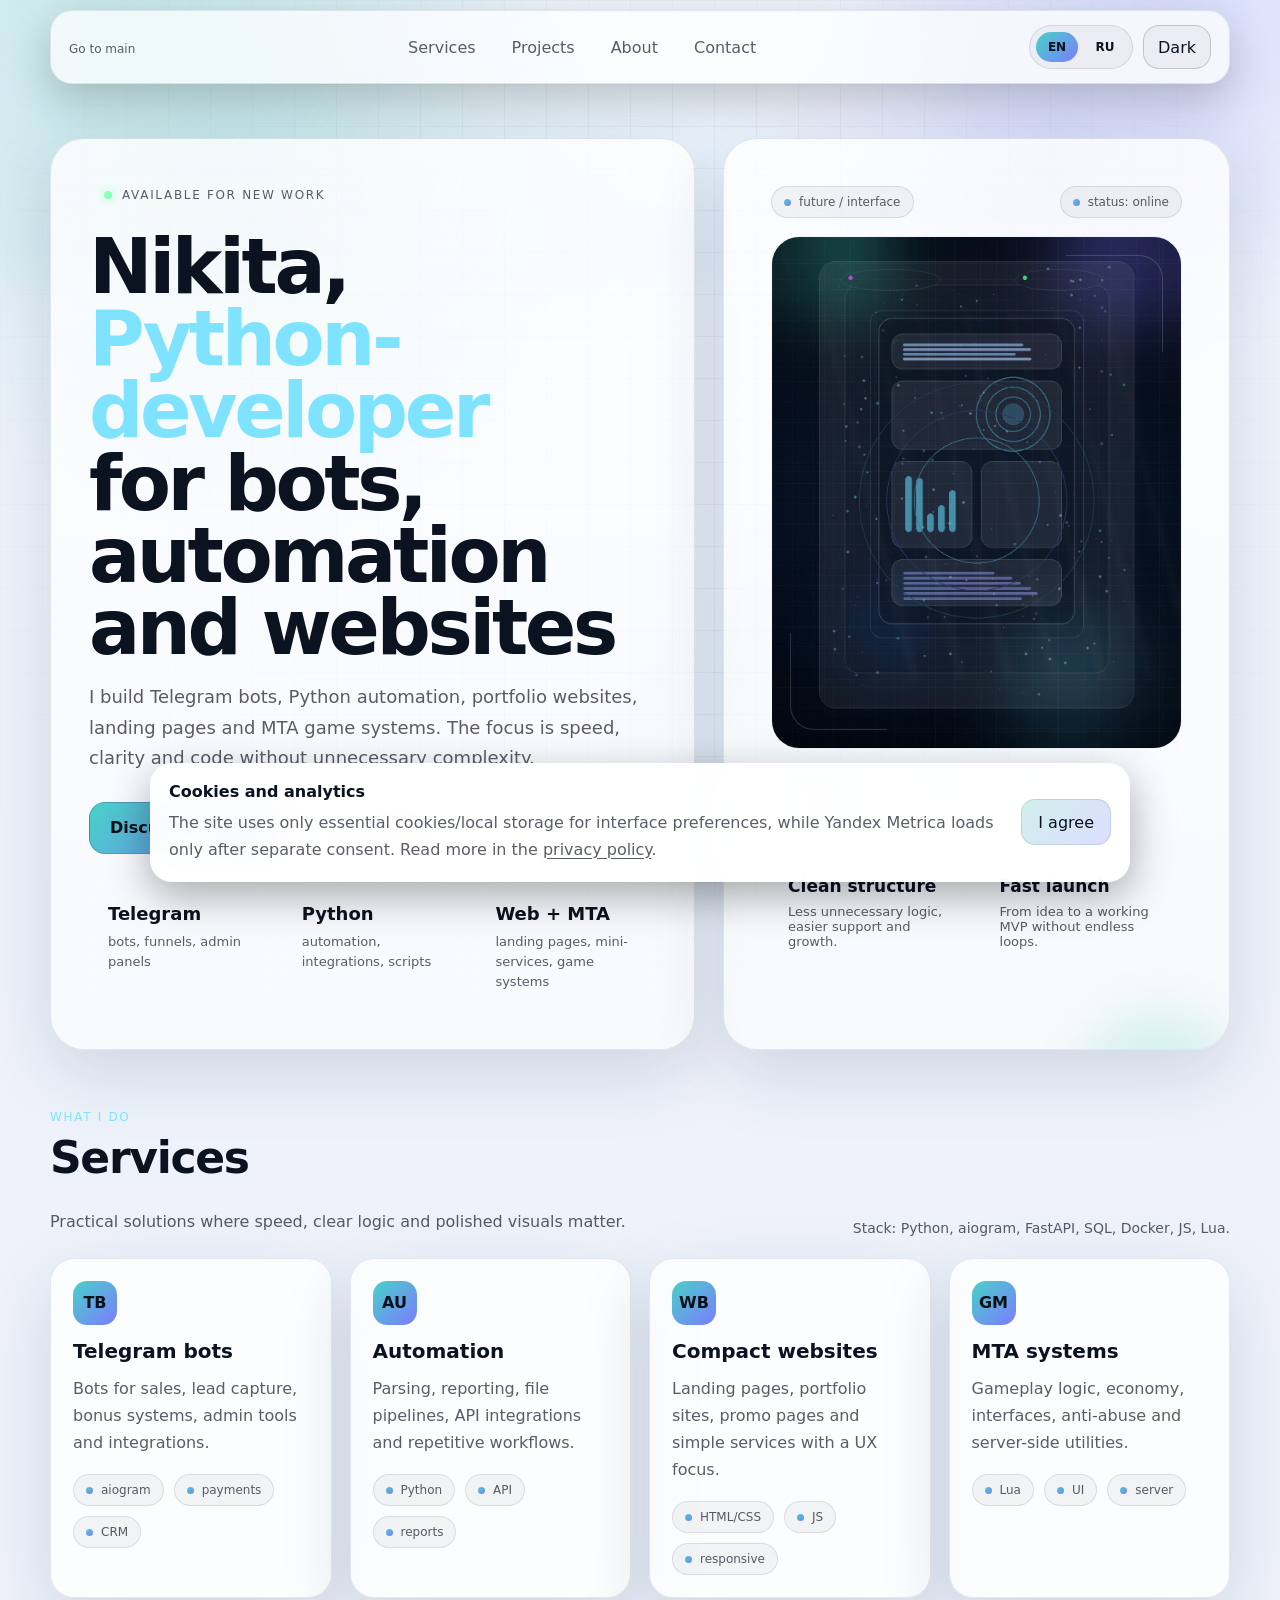
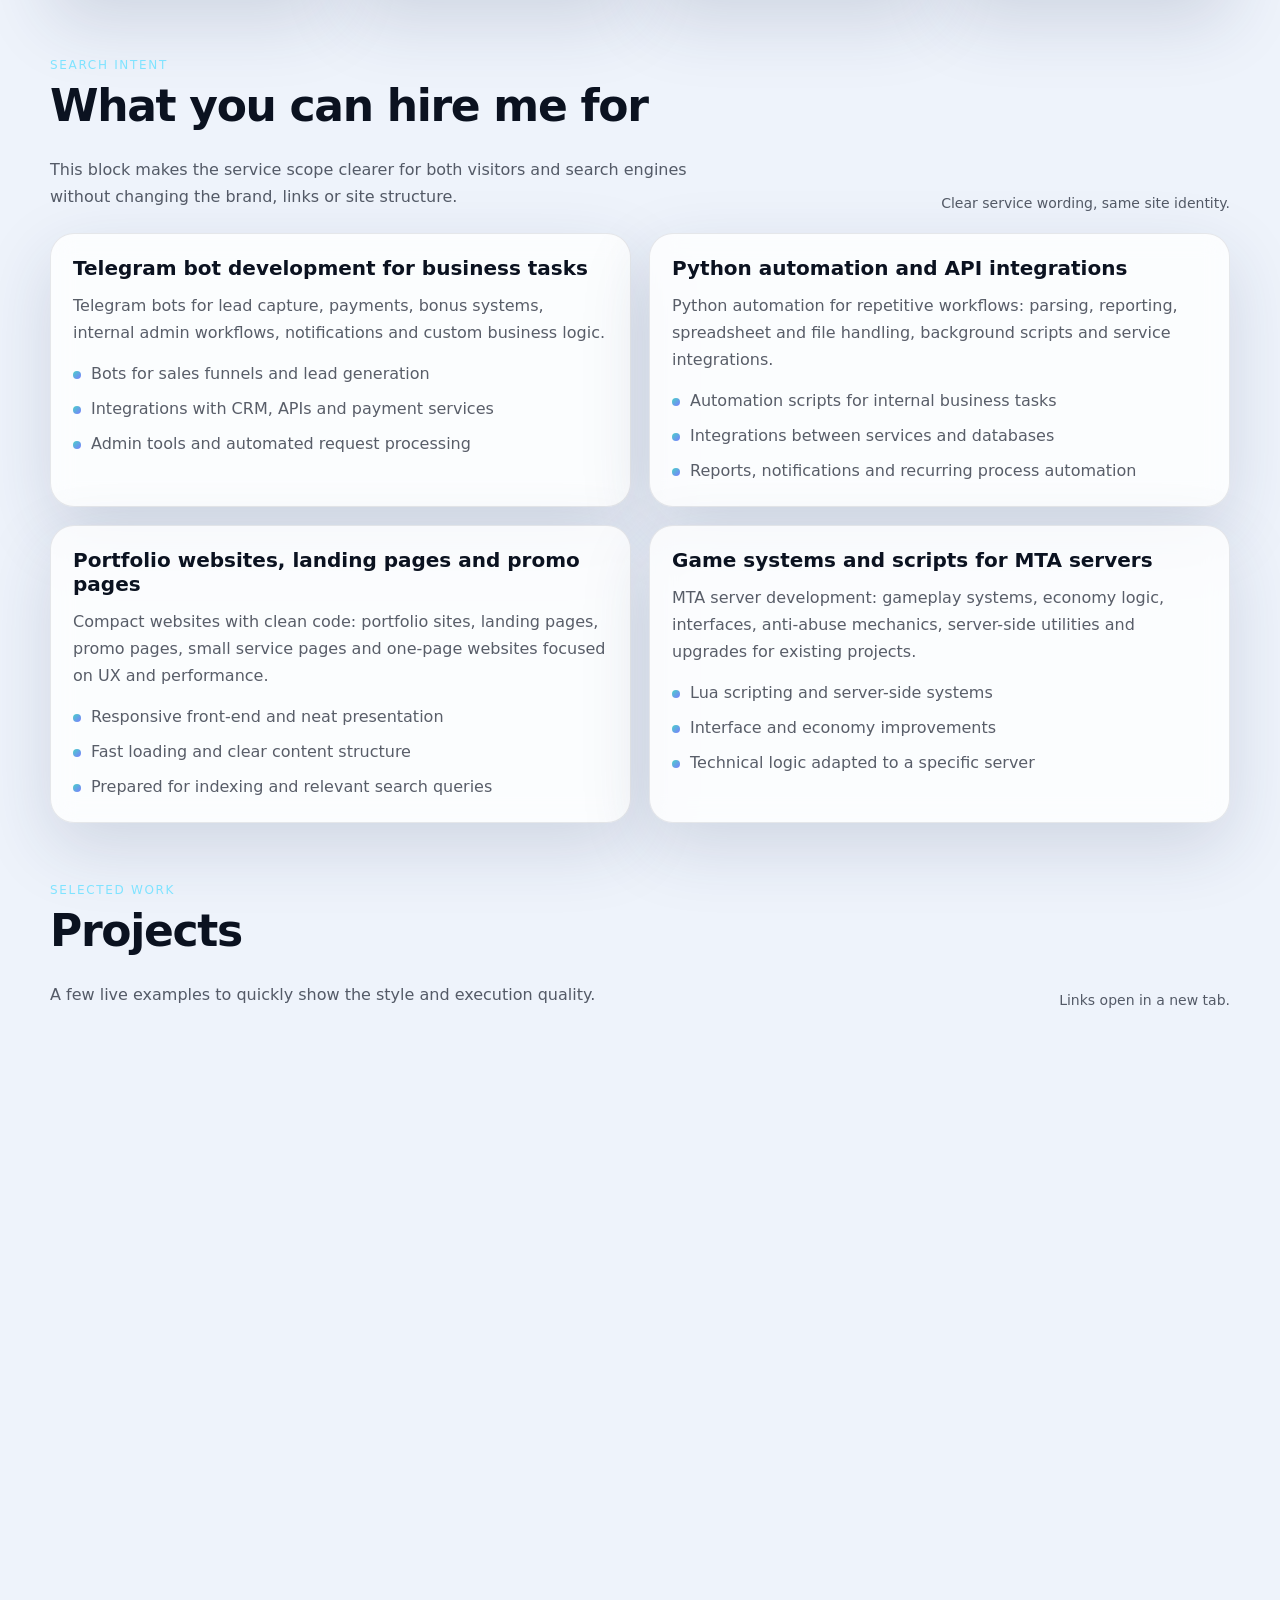
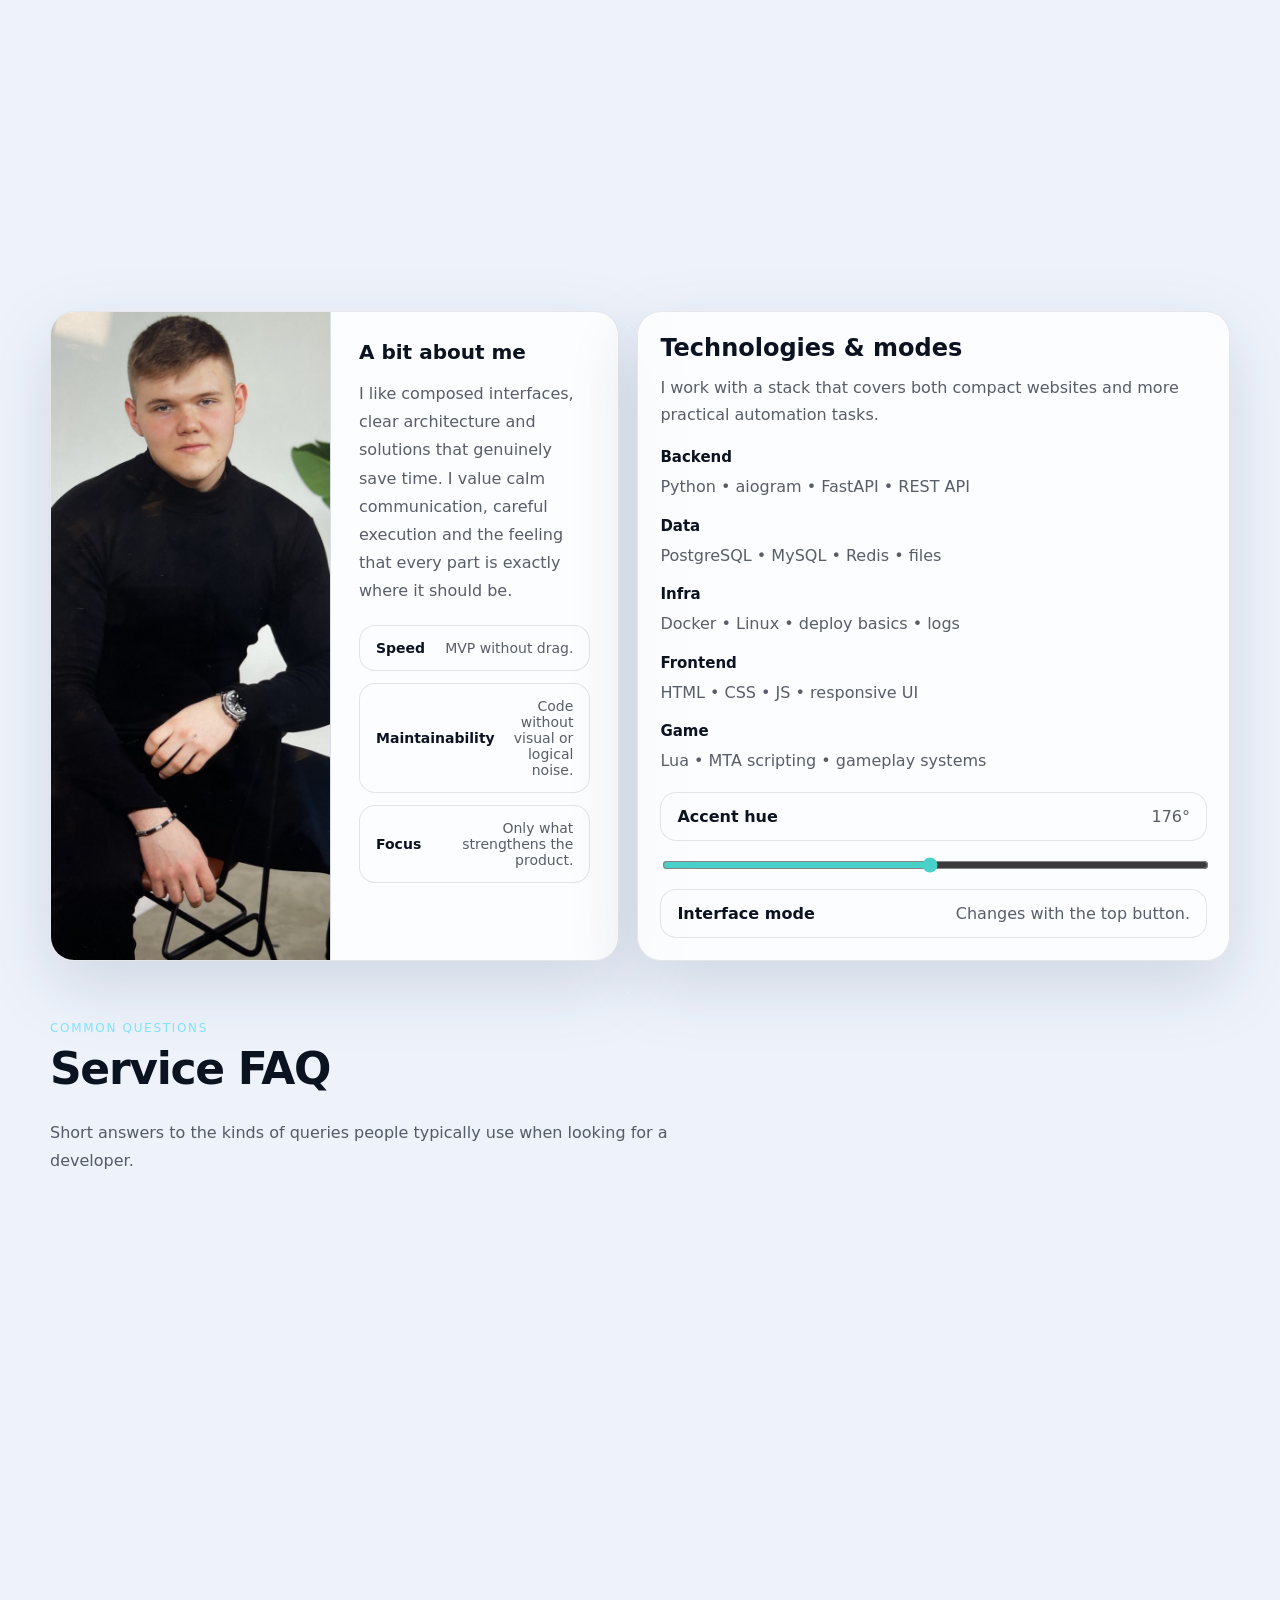
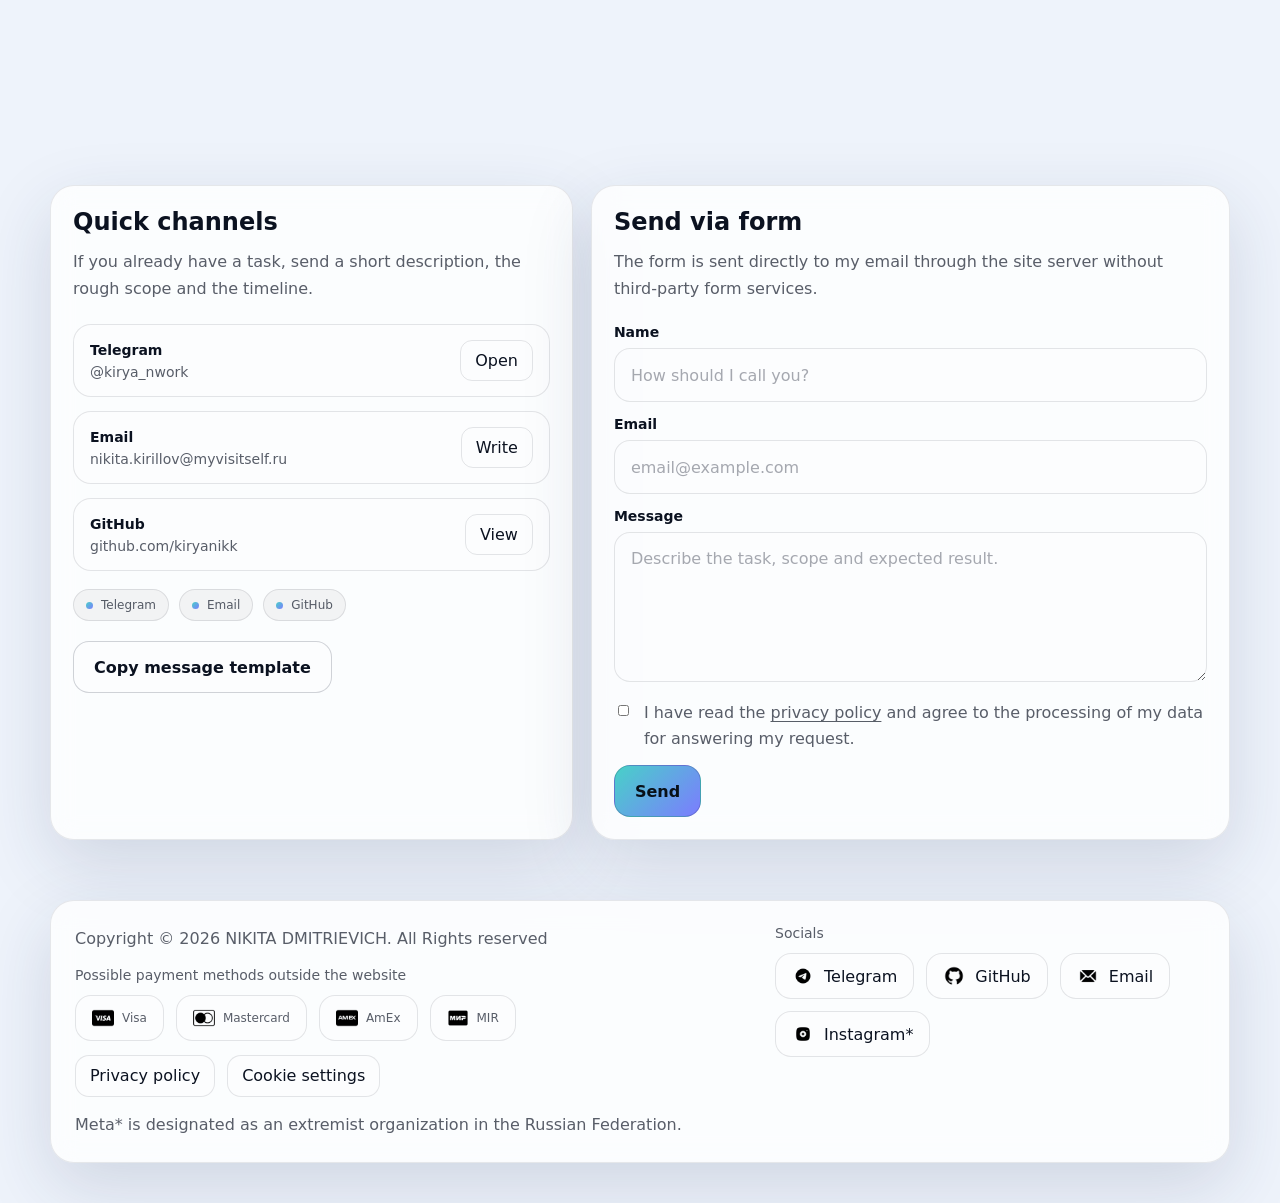
==== commit 71a7faee: "Add files via upload" ====
--- a/index.html
+++ b/index.html
@@ -4,9 +4,9 @@
   <meta charset="utf-8">
   <title>Redirecting…</title>
   <meta name="robots" content="noindex,follow">
-  <meta http-equiv="refresh" content="0; url=/ru/">
-  <link rel="canonical" href="https://myvisitself.ru/ru/">
-  <script>window.location.replace('/ru/');</script>
+  <meta http-equiv="refresh" content="0; url=/en/">
+  <link rel="canonical" href="https://myvisitself.ru/en/">
+  <script>window.location.replace('/en/');</script>
   <style>
     body{margin:0;font:16px/1.5 system-ui,-apple-system,Segoe UI,Roboto,sans-serif;background:#081018;color:#eef4ff;display:grid;place-items:center;min-height:100vh;padding:24px}
     a{color:#8cc5ff}
@@ -39,6 +39,15 @@
   </script>
   <!-- /Top.Mail.Ru counter -->
 
+  <!-- Varioqub experiments -->
+  <script type="text/javascript">
+    (function(e, x, pe, r, i, me, nt){
+    e[i]=e[i]||function(){(e[i].a=e[i].a||[]).push(arguments)},
+    me=x.createElement(pe),me.async=1,me.src=r,nt=x.getElementsByTagName(pe)[0],me.addEventListener('error',function(){function cb(t){t=t[t.length-1],'function'==typeof t&&t({flags:{}})};Array.isArray(e[i].a)&&e[i].a.forEach(cb);e[i]=function(){cb(arguments)}}),nt.parentNode.insertBefore(me,nt)})
+    (window, document, 'script', 'https://abt.s3.yandex.net/expjs/latest/exp.js', 'ymab');
+    ymab('metrika.107723810', 'init'/*, {clientFeatures}, {callback}*/);
+  </script>
+
 
 </head>
 
